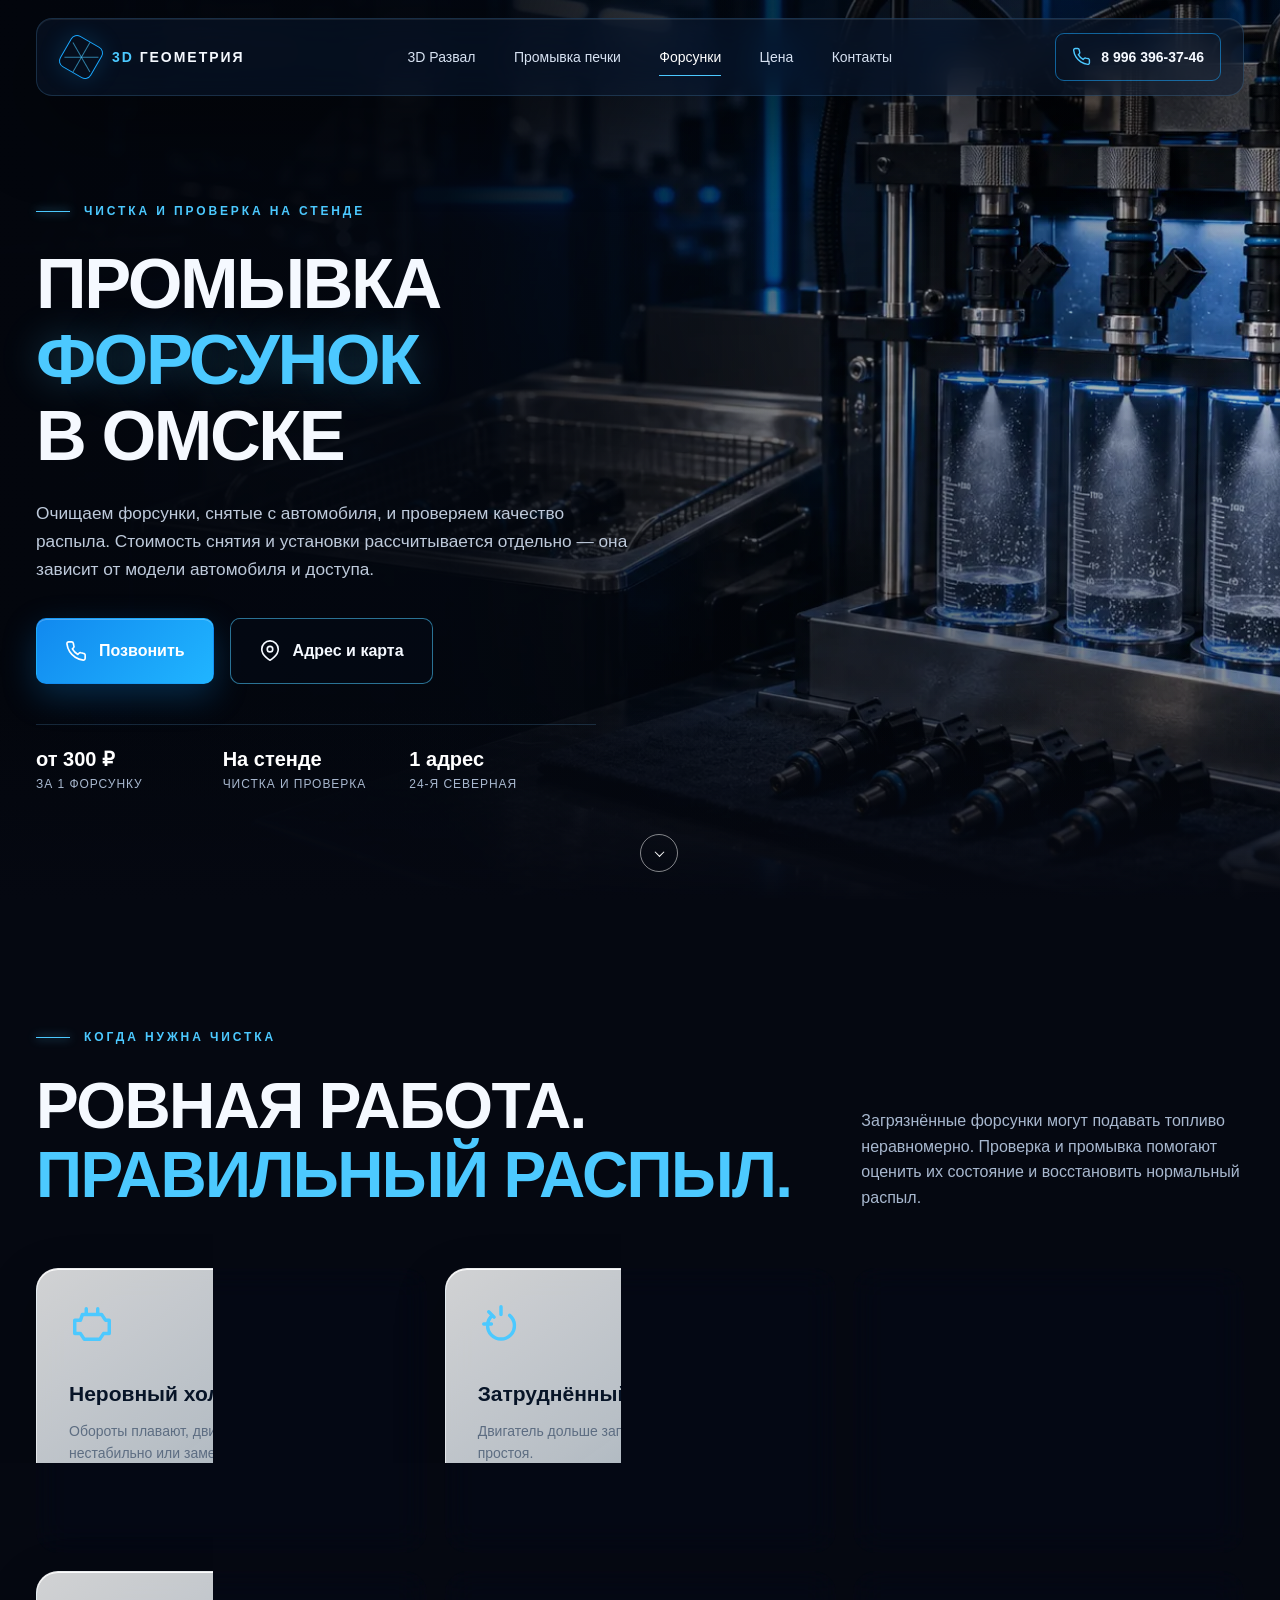
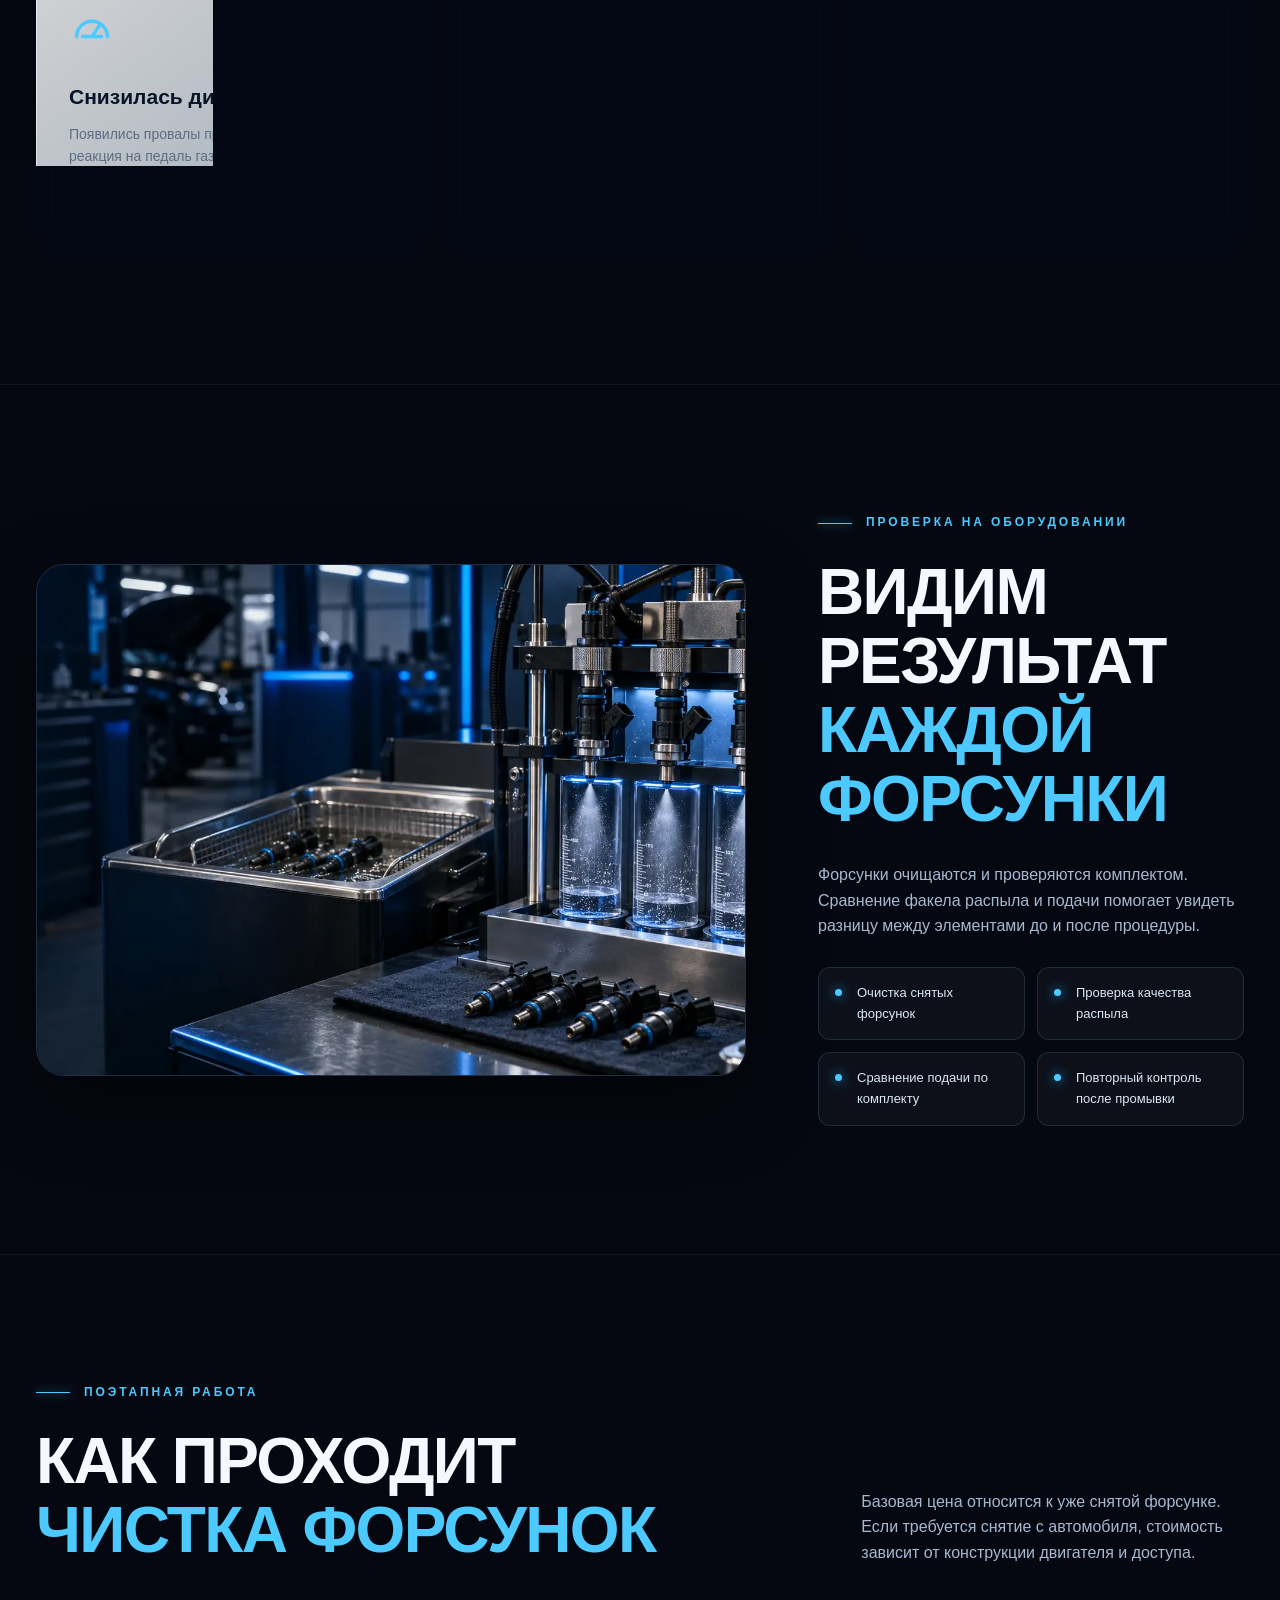
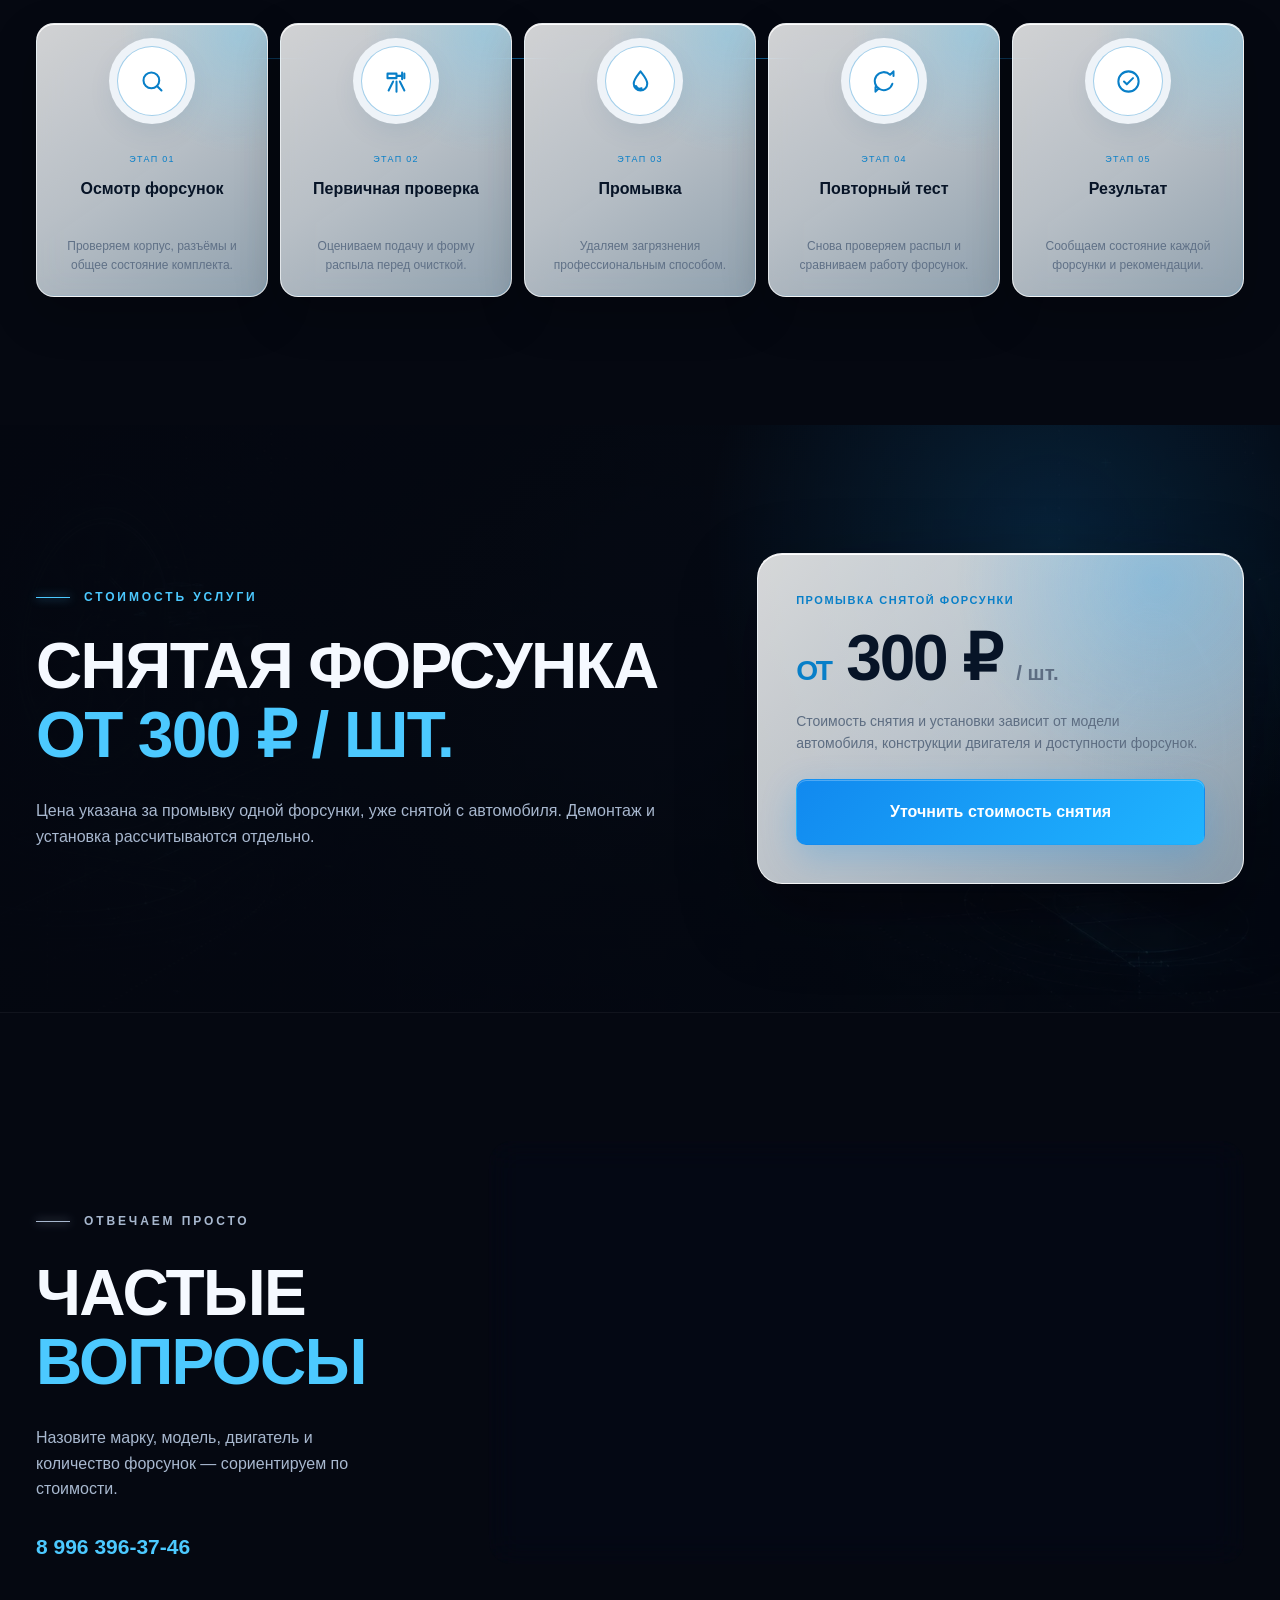
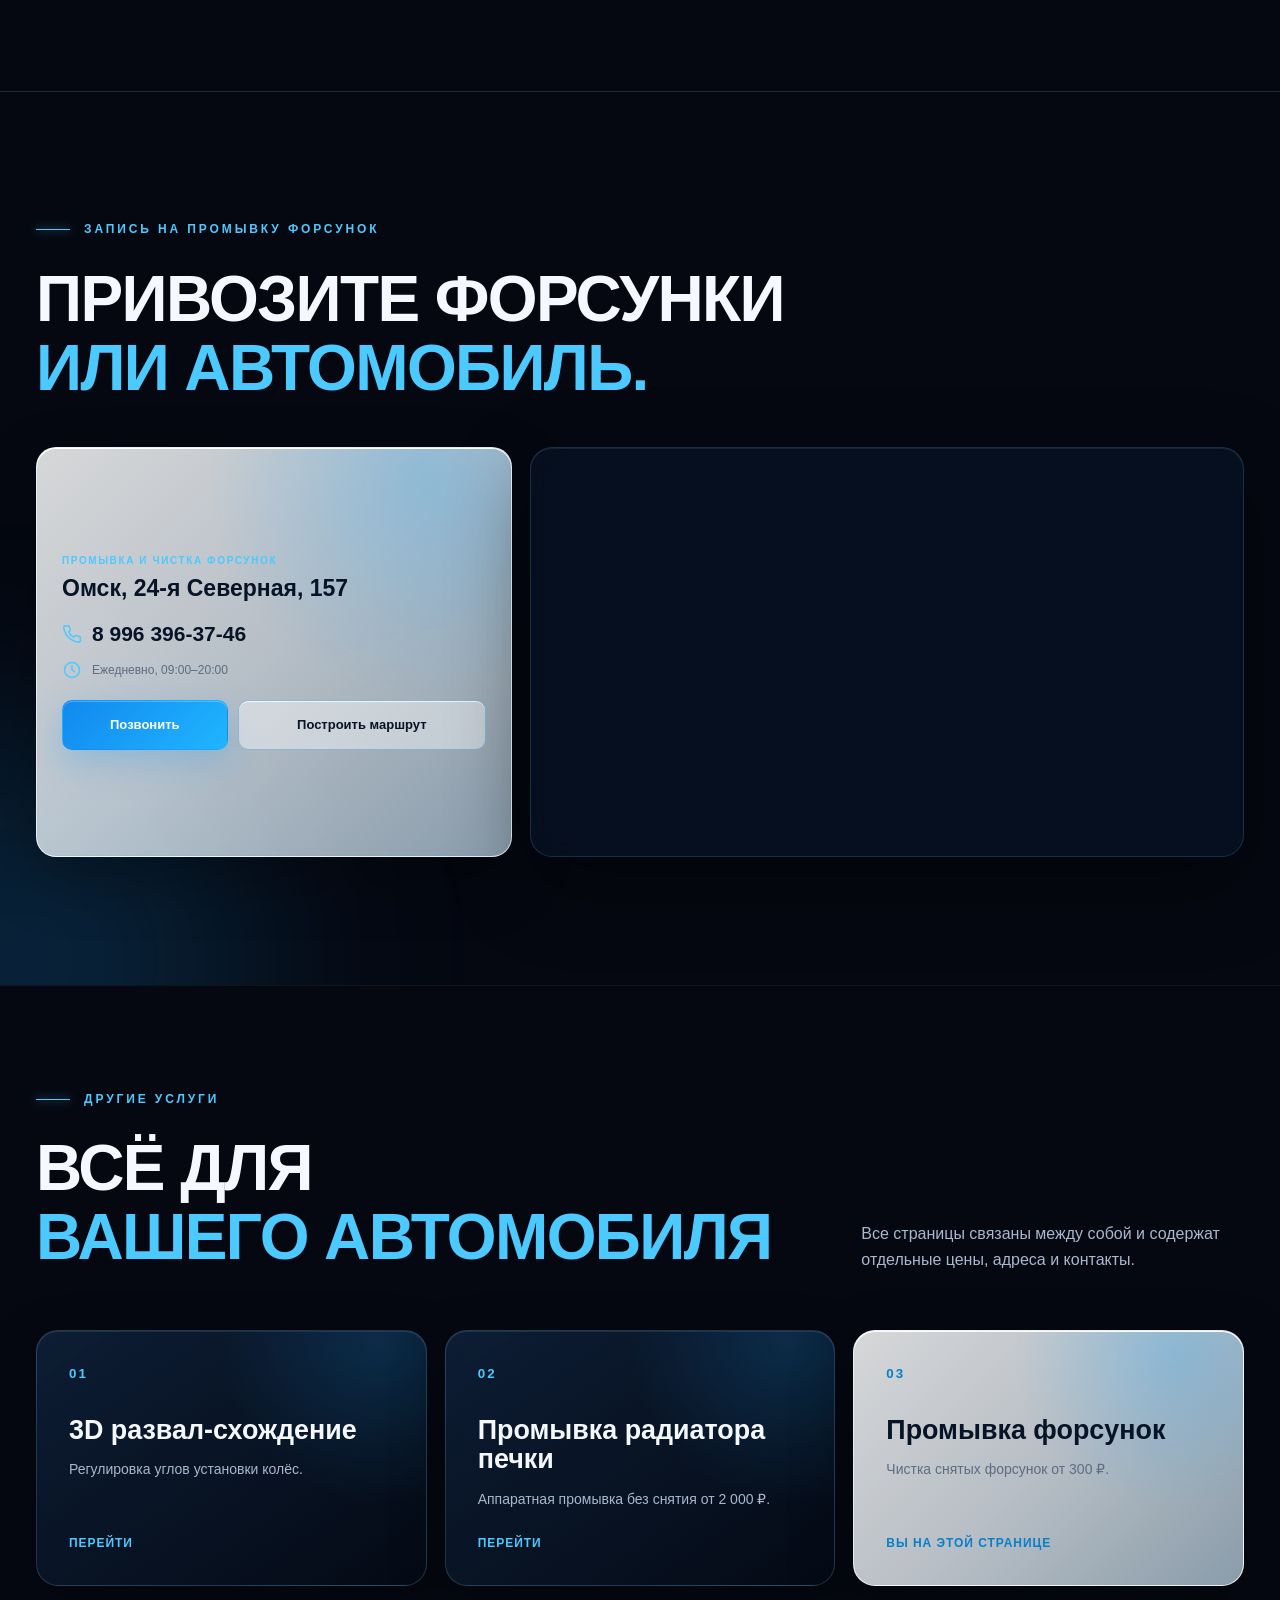
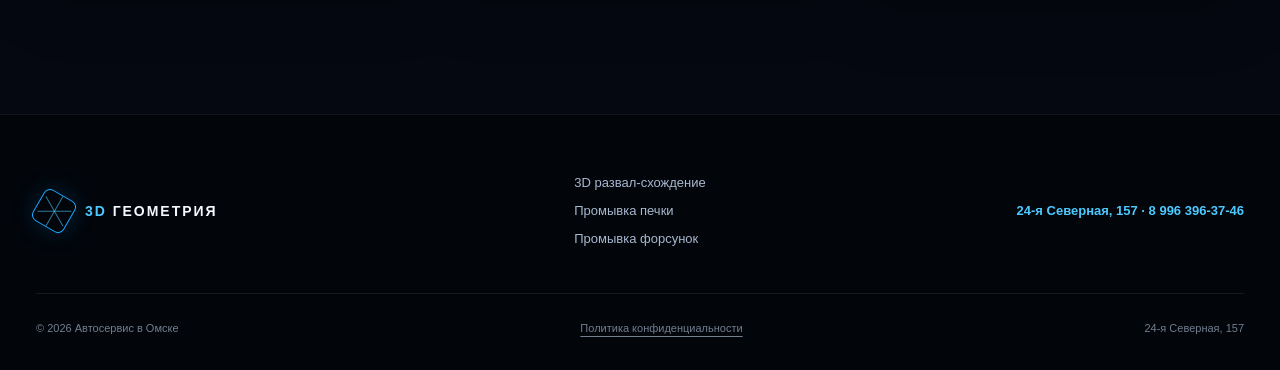
==== promyvka-forsunok.html @ 66ef52d3 "Добавлены страницы промывки печки и форсунок Добавлена навигация между услугами, SEO-метаданные и si" ====
<!doctype html>
<html lang="ru">
<head>
  <meta charset="UTF-8">
  <meta name="viewport" content="width=device-width, initial-scale=1.0">
  <title>Промывка и чистка форсунок в Омске — от 300 ₽ за штуку</title>
  <meta name="description" content="Промывка и чистка снятых форсунок в Омске от 300 ₽ за штуку. Стоимость снятия и установки зависит от модели автомобиля. 24-я Северная, 157.">
  <meta name="theme-color" content="#050811">
  <meta name="robots" content="index, follow">
  <link rel="canonical" href="https://razvalomsk.com/promyvka-forsunok.html">
  <meta property="og:type" content="website">
  <meta property="og:locale" content="ru_RU">
  <meta property="og:title" content="Промывка форсунок в Омске — от 300 ₽ за штуку">
  <meta property="og:description" content="Чистка и проверка снятых форсунок. 24-я Северная, 157.">
  <meta property="og:url" content="https://razvalomsk.com/promyvka-forsunok.html">
  <link rel="icon" type="image/png" href="favicon.png">
  <link rel="preload" href="assets/injector-cleaning.webp" as="image" type="image/webp" fetchpriority="high">
  <link rel="stylesheet" href="style.css">

  <script>
    window.YM_COUNTER_ID = 111038014;
    (function () {
      var counterId = Number(window.YM_COUNTER_ID);
      if (!Number.isInteger(counterId) || counterId <= 0) return;
      (function (m, e, t, r, i, k, a) {
        m[i] = m[i] || function () { (m[i].a = m[i].a || []).push(arguments); };
        m[i].l = 1 * new Date();
        for (var j = 0; j < document.scripts.length; j++) {
          if (document.scripts[j].src === r) return;
        }
        k = e.createElement(t); a = e.getElementsByTagName(t)[0];
        k.async = 1; k.src = r; a.parentNode.insertBefore(k, a);
      })(window, document, "script", "https://mc.yandex.ru/metrika/tag.js", "ym");
      ym(counterId, "init", {clickmap: true, trackLinks: true, accurateTrackBounce: true, webvisor: true});
    })();
  </script>

  <script type="application/ld+json">
  {
    "@context": "https://schema.org",
    "@graph": [
      {
        "@type": "AutomotiveBusiness",
        "@id": "https://razvalomsk.com/#severnaya",
        "name": "Автосервис — 24-я Северная",
        "telephone": "+7-996-396-37-46",
        "address": {"@type": "PostalAddress", "addressLocality": "Омск", "addressRegion": "Омская область", "addressCountry": "RU", "streetAddress": "24-я Северная улица, 157"},
        "openingHours": "Mo-Su 09:00-20:00",
        "priceRange": "₽₽"
      },
      {
        "@type": "Service",
        "name": "Промывка и чистка форсунок",
        "serviceType": "Промывка снятых топливных форсунок",
        "areaServed": {"@type": "City", "name": "Омск"},
        "provider": {"@id": "https://razvalomsk.com/#severnaya"},
        "offers": {"@type": "Offer", "priceCurrency": "RUB", "price": "300", "description": "Чистка снятой форсунки от 300 рублей за штуку; снятие и установка рассчитываются отдельно"}
      }
    ]
  }
  </script>
</head>
<body class="service-page injector-page">
  <a class="skip-link" href="#main">Перейти к содержанию</a>

  <header class="site-header" id="header">
    <div class="container header-inner glass">
      <a class="brand" href="index.html" aria-label="На главную">
        <span class="brand-mark" aria-hidden="true"><i></i><i></i><i></i></span>
        <span><b>3D</b> ГЕОМЕТРИЯ</span>
      </a>
      <nav class="nav" id="nav" aria-label="Основная навигация">
        <a href="index.html">3D Развал</a>
        <a href="promyvka-radiatora-pechki.html">Промывка печки</a>
        <a href="promyvka-forsunok.html" aria-current="page">Форсунки</a>
        <a href="#price">Цена</a>
        <a href="#contacts">Контакты</a>
      </nav>
      <a class="header-phone" href="tel:+79963963746" aria-label="Позвонить">
        <svg aria-hidden="true"><use href="#i-phone"></use></svg><span>8 996 396-37-46</span>
      </a>
      <button class="menu-btn" type="button" aria-label="Открыть меню" aria-expanded="false" aria-controls="nav"><span></span><span></span></button>
    </div>
  </header>

  <main id="main">
    <section class="hero service-hero injector-hero" id="top" aria-labelledby="hero-title">
      <div class="hero-bg" role="img" aria-label="Профессиональная промывка и проверка топливных форсунок на стенде"></div>
      <div class="container hero-inner">
        <div class="hero-copy">
          <p class="eyebrow"><span></span> Чистка и проверка на стенде</p>
          <h1 id="hero-title">Промывка<br><em>форсунок</em><br>в Омске</h1>
          <p class="hero-lead">Очищаем форсунки, снятые с автомобиля, и проверяем качество распыла. Стоимость снятия и установки рассчитывается отдельно — она зависит от модели автомобиля и доступа.</p>
          <div class="hero-actions">
            <a class="btn btn-primary" href="tel:+79963963746"><svg aria-hidden="true"><use href="#i-phone"></use></svg>Позвонить</a>
            <a class="btn btn-secondary" href="#contacts"><svg aria-hidden="true"><use href="#i-pin"></use></svg>Адрес и карта</a>
          </div>
          <ul class="hero-trust" aria-label="Ключевая информация">
            <li><strong>от 300 ₽</strong><span>за 1 форсунку</span></li>
            <li><strong>На стенде</strong><span>чистка и проверка</span></li>
            <li><strong>1 адрес</strong><span>24-я Северная</span></li>
          </ul>
        </div>
      </div>
      <a class="scroll-cue" href="#benefits" aria-label="Прокрутить к преимуществам"><span></span></a>
    </section>

    <section class="section cards-light" id="benefits">
      <div class="container">
        <div class="section-head reveal">
          <div><p class="eyebrow"><span></span> Когда нужна чистка</p><h2>Ровная работа.<br><mark>Правильный распыл.</mark></h2></div>
          <p>Загрязнённые форсунки могут подавать топливо неравномерно. Проверка и промывка помогают оценить их состояние и восстановить нормальный распыл.</p>
        </div>
        <div class="cards benefits-grid">
          <article class="card reveal"><svg><use href="#i-engine"></use></svg><span>01</span><h3>Неровный холостой ход</h3><p>Обороты плавают, двигатель работает нестабильно или заметно вибрирует.</p></article>
          <article class="card reveal"><svg><use href="#i-start"></use></svg><span>02</span><h3>Затруднённый запуск</h3><p>Двигатель дольше запускается, особенно после простоя.</p></article>
          <article class="card reveal"><svg><use href="#i-fuel"></use></svg><span>03</span><h3>Повысился расход топлива</h3><p>Автомобиль начинает потреблять больше топлива при прежнем режиме езды.</p></article>
          <article class="card reveal"><svg><use href="#i-speed"></use></svg><span>04</span><h3>Снизилась динамика</h3><p>Появились провалы при разгоне или слабая реакция на педаль газа.</p></article>
          <article class="card reveal"><svg><use href="#i-spray"></use></svg><span>05</span><h3>Проверка распыла</h3><p>На стенде видно, насколько равномерно каждая форсунка подаёт топливо.</p></article>
          <article class="card reveal"><svg><use href="#i-check"></use></svg><span>06</span><h3>Контроль после чистки</h3><p>После промывки повторно проверяем работу комплекта форсунок.</p></article>
        </div>
      </div>
    </section>

    <section class="section section-dark injector-showcase" aria-labelledby="stand-title">
      <div class="container injector-showcase-grid">
        <div class="injector-image-card reveal"><img src="assets/injector-cleaning.webp" alt="Стенд для промывки и проверки топливных форсунок" width="1828" height="860" loading="lazy"></div>
        <div class="service-showcase-copy reveal">
          <p class="eyebrow"><span></span> Проверка на оборудовании</p>
          <h2 id="stand-title">Видим результат<br><mark>каждой форсунки</mark></h2>
          <p>Форсунки очищаются и проверяются комплектом. Сравнение факела распыла и подачи помогает увидеть разницу между элементами до и после процедуры.</p>
          <ul class="service-checks"><li>Очистка снятых форсунок</li><li>Проверка качества распыла</li><li>Сравнение подачи по комплекту</li><li>Повторный контроль после промывки</li></ul>
        </div>
      </div>
    </section>

    <section class="section cards-light" id="process">
      <div class="container">
        <div class="section-head reveal"><div><p class="eyebrow"><span></span> Поэтапная работа</p><h2>Как проходит<br><mark>чистка форсунок</mark></h2></div><p>Базовая цена относится к уже снятой форсунке. Если требуется снятие с автомобиля, стоимость зависит от конструкции двигателя и доступа.</p></div>
        <ol class="timeline service-timeline">
          <li class="reveal"><span><svg><use href="#i-search"></use></svg></span><div><small>Этап 01</small><h3>Осмотр форсунок</h3><p>Проверяем корпус, разъёмы и общее состояние комплекта.</p></div></li>
          <li class="reveal"><span><svg><use href="#i-spray"></use></svg></span><div><small>Этап 02</small><h3>Первичная проверка</h3><p>Оцениваем подачу и форму распыла перед очисткой.</p></div></li>
          <li class="reveal"><span><svg><use href="#i-clean"></use></svg></span><div><small>Этап 03</small><h3>Промывка</h3><p>Удаляем загрязнения профессиональным способом.</p></div></li>
          <li class="reveal"><span><svg><use href="#i-refresh"></use></svg></span><div><small>Этап 04</small><h3>Повторный тест</h3><p>Снова проверяем распыл и сравниваем работу форсунок.</p></div></li>
          <li class="reveal"><span><svg><use href="#i-check"></use></svg></span><div><small>Этап 05</small><h3>Результат</h3><p>Сообщаем состояние каждой форсунки и рекомендации.</p></div></li>
        </ol>
      </div>
    </section>

    <section class="section prices service-price" id="price" aria-labelledby="price-title">
      <div class="container service-price-grid">
        <div class="reveal"><p class="eyebrow"><span></span> Стоимость услуги</p><h2 id="price-title">Снятая форсунка<br><mark>от 300 ₽ / шт.</mark></h2><p>Цена указана за промывку одной форсунки, уже снятой с автомобиля. Демонтаж и установка рассчитываются отдельно.</p></div>
        <article class="service-price-card reveal"><small>Промывка снятой форсунки</small><strong><span>от</span> 300 ₽ <em>/ шт.</em></strong><p>Стоимость снятия и установки зависит от модели автомобиля, конструкции двигателя и доступности форсунок.</p><a class="btn btn-primary" href="tel:+79963963746">Уточнить стоимость снятия</a></article>
      </div>
    </section>

    <section class="section cards-light" id="faq">
      <div class="container faq-grid">
        <div class="faq-intro reveal"><p class="eyebrow"><span></span> Отвечаем просто</p><h2>Частые<br><mark>вопросы</mark></h2><p>Назовите марку, модель, двигатель и количество форсунок — сориентируем по стоимости.</p><div class="faq-phones"><a href="tel:+79963963746">8 996 396-37-46</a></div></div>
        <div class="accordion reveal">
          <article class="faq-item open"><button type="button" aria-expanded="true"><span>Что входит в цену от 300 ₽?</span><i></i></button><div class="faq-answer"><p>Это стоимость промывки одной форсунки, уже снятой с автомобиля. Снятие и установка в эту цену не входят.</p></div></article>
          <article class="faq-item"><button type="button" aria-expanded="false"><span>Сколько стоит снять форсунки?</span><i></i></button><div class="faq-answer"><p>Цена зависит от модели автомобиля, типа двигателя и доступа к топливной рампе. Точную стоимость назовём после уточнения автомобиля или осмотра.</p></div></article>
          <article class="faq-item"><button type="button" aria-expanded="false"><span>Можно привезти уже снятые форсунки?</span><i></i></button><div class="faq-answer"><p>Да. Базовая цена как раз рассчитана для форсунок, которые уже сняты с автомобиля.</p></div></article>
          <article class="faq-item"><button type="button" aria-expanded="false"><span>Где выполняется услуга?</span><i></i></button><div class="faq-answer"><p>Промывку форсунок выполняем по адресу: Омск, 24-я Северная, 157.</p></div></article>
        </div>
      </div>
    </section>

    <section class="contacts service-contacts" id="contacts">
      <div class="container">
        <div class="contact-copy reveal"><p class="eyebrow"><span></span> Запись на промывку форсунок</p><h2>Привозите форсунки<br><mark>или автомобиль.</mark></h2></div>
        <div class="service-contact-layout">
          <article class="branch-card glass reveal">
            <p>Промывка и чистка форсунок</p><h3>Омск, 24-я Северная, 157</h3>
            <a class="branch-phone" href="tel:+79963963746"><svg><use href="#i-phone"></use></svg>8 996 396-37-46</a>
            <span><svg><use href="#i-clock"></use></svg>Ежедневно, 09:00–20:00</span>
            <div><a class="btn btn-primary" href="tel:+79963963746">Позвонить</a><a class="btn btn-secondary" href="https://yandex.ru/maps/?rtext=~Омск%2C%2024-я%20Северная%20улица%2C%20157&rtt=auto" target="_blank" rel="noopener" onclick="ym(111038014, 'reachGoal', 'routeNorth24')">Построить маршрут</a></div>
          </article>
          <div class="map-card glass reveal"><iframe src="https://yandex.ru/map-widget/v1/?mode=search&text=Омск%2C%2024-я%20Северная%20улица%2C%20157&z=16" title="Карта проезда: Омск, 24-я Северная, 157" loading="lazy" allowfullscreen></iframe></div>
        </div>
      </div>
    </section>

    <section class="section service-directory compact" aria-labelledby="other-services-title">
      <div class="container">
        <div class="section-head reveal"><div><p class="eyebrow"><span></span> Другие услуги</p><h2 id="other-services-title">Всё для<br><mark>вашего автомобиля</mark></h2></div><p>Все страницы связаны между собой и содержат отдельные цены, адреса и контакты.</p></div>
        <div class="service-link-grid">
          <a class="service-link-card reveal" href="index.html"><small>01</small><h3>3D развал-схождение</h3><p>Регулировка углов установки колёс.</p><span>Перейти</span></a>
          <a class="service-link-card reveal" href="promyvka-radiatora-pechki.html"><small>02</small><h3>Промывка радиатора печки</h3><p>Аппаратная промывка без снятия от 2 000 ₽.</p><span>Перейти</span></a>
          <a class="service-link-card current reveal" href="promyvka-forsunok.html"><small>03</small><h3>Промывка форсунок</h3><p>Чистка снятых форсунок от 300 ₽.</p><span>Вы на этой странице</span></a>
        </div>
      </div>
    </section>
  </main>

  <footer class="footer">
    <div class="container footer-top"><a class="brand" href="index.html"><span class="brand-mark"><i></i><i></i><i></i></span><span><b>3D</b> ГЕОМЕТРИЯ</span></a><nav class="footer-services" aria-label="Услуги"><a href="index.html">3D развал-схождение</a><a href="promyvka-radiatora-pechki.html">Промывка печки</a><a href="promyvka-forsunok.html">Промывка форсунок</a></nav><div class="footer-branches"><a href="tel:+79963963746">24-я Северная, 157 · 8 996 396-37-46</a></div></div>
    <div class="container footer-bottom"><span>© <span id="year">2026</span> Автосервис в Омске</span><button type="button" data-modal-open>Политика конфиденциальности</button><span>24-я Северная, 157</span></div>
  </footer>

  <div class="mobile-bar single-action"><a href="tel:+79963963746"><svg><use href="#i-phone"></use></svg>Позвонить · 8 996 396-37-46</a></div>
  <dialog class="privacy-modal" id="privacy-modal"><div><button class="modal-close" type="button" aria-label="Закрыть">×</button><p class="eyebrow"><span></span> Документ</p><h2>Политика конфиденциальности</h2><p>Сайт не собирает и не хранит персональные данные через формы. При нажатии на номер телефона или кнопку маршрута пользователь самостоятельно переходит в приложение телефона или карт.</p><p>Технические данные могут обрабатываться хостингом, Яндекс.Метрикой или картографическим сервисом в соответствии с их политиками.</p><p>Связаться с нами: <a href="tel:+79963963746">8 996 396-37-46</a>.</p></div></dialog>

  <svg class="svg-sprite" aria-hidden="true"><defs>
    <symbol id="i-phone" viewBox="0 0 24 24"><path d="M22 16.92v3a2 2 0 0 1-2.18 2 19.8 19.8 0 0 1-8.63-3.07 19.5 19.5 0 0 1-6-6A19.8 19.8 0 0 1 2.12 4.18 2 2 0 0 1 4.11 2h3a2 2 0 0 1 2 1.72c.12.9.33 1.78.62 2.63a2 2 0 0 1-.45 2.11L8 9.73a16 16 0 0 0 6 6l1.27-1.27a2 2 0 0 1 2.11-.45c.85.29 1.73.5 2.63.62A2 2 0 0 1 22 16.92z"/></symbol>
    <symbol id="i-pin" viewBox="0 0 24 24"><path d="M21 10c0 7-9 12-9 12S3 17 3 10a9 9 0 1 1 18 0z"/><circle cx="12" cy="10" r="3"/></symbol>
    <symbol id="i-clock" viewBox="0 0 24 24"><circle cx="12" cy="12" r="9"/><path d="M12 7v5l3 2"/></symbol>
    <symbol id="i-check" viewBox="0 0 24 24"><circle cx="12" cy="12" r="9"/><path d="m8 12 2.5 2.5L16 9"/></symbol>
    <symbol id="i-search" viewBox="0 0 24 24"><circle cx="11" cy="11" r="7"/><path d="m20 20-4-4"/></symbol>
    <symbol id="i-refresh" viewBox="0 0 24 24"><path d="M20 7V3l-3 3a8 8 0 1 0 2 8M4 17v4l3-3"/></symbol>
    <symbol id="i-engine" viewBox="0 0 24 24"><path d="M7 7h10l2 3h2v7h-3l-2 3H8l-2-3H3v-7h3zM9 4v3M15 4v3"/></symbol>
    <symbol id="i-start" viewBox="0 0 24 24"><path d="M12 3v4M5.6 5.6l2.8 2.8M3 12h4M16.5 7.5a7 7 0 1 1-9 0"/></symbol>
    <symbol id="i-fuel" viewBox="0 0 24 24"><path d="M5 3h9v18H5zM7 6h5v4H7zM14 7h3l2 3v8a2 2 0 0 0 2 2V9l-3-3"/></symbol>
    <symbol id="i-speed" viewBox="0 0 24 24"><path d="M4 17a8 8 0 1 1 16 0M12 17l4-6M7 17h10"/></symbol>
    <symbol id="i-spray" viewBox="0 0 24 24"><path d="M4 5h8v4H4zM12 7h4M17 4v6M19 5v4M9 12l-4 8M12 12v9M15 12l4 8"/></symbol>
    <symbol id="i-clean" viewBox="0 0 24 24"><path d="M12 3c3 4 6 7 6 11a6 6 0 0 1-12 0c0-4 3-7 6-11zM8 16c1 2 3 3 5 2"/></symbol>
  </defs></svg>
  <script src="script.js" defer></script>
</body>
</html>
---- style.css ----
/* =========================================================
   3D Развал-Схождение — премиальный адаптивный интерфейс
   Контакты и цвета вынесены в верхнюю часть для быстрой правки.
   ========================================================= */
:root {
  --bg: #050811;
  --bg-2: #071427;
  --surface: #0a1526;
  --surface-2: #0d1b30;
  --blue: #19a7ff;
  --blue-2: #4cc9ff;
  --text: #f5f9ff;
  --muted: #a8b8cf;
  --line: rgba(112, 194, 255, .18);
  --glass: rgba(9, 22, 42, .56);
  --shadow: 0 28px 80px rgba(0, 0, 0, .42);
  --radius: 22px;
  --container: 1320px;
  --light-card: radial-gradient(circle at 88% 4%, rgba(76,201,255,.28), transparent 36%), linear-gradient(145deg, rgba(255,255,255,.82) 0%, rgba(242,250,255,.76) 48%, rgba(210,233,248,.68) 100%);
  --light-card-large: radial-gradient(circle at 82% 8%, rgba(25,167,255,.26), transparent 40%), linear-gradient(135deg, rgba(255,255,255,.84) 0%, rgba(239,248,254,.76) 50%, rgba(204,229,246,.67) 100%);
  --dark-card: radial-gradient(circle at 88% 5%, rgba(25,167,255,.16), transparent 38%), linear-gradient(145deg, rgba(19,43,74,.62), rgba(4,11,23,.72));
}

* { box-sizing: border-box; }
html { scroll-behavior: smooth; scroll-padding-top: 110px; }
body { margin: 0; min-width: 320px; overflow-x: hidden; color: var(--text); background: var(--bg); font-family: Inter, Manrope, -apple-system, BlinkMacSystemFont, "Segoe UI", sans-serif; line-height: 1.6; -webkit-font-smoothing: antialiased; }
body::before { content: ""; position: fixed; inset: 0; z-index: -2; pointer-events: none; background: radial-gradient(circle at 80% 10%, rgba(25,167,255,.08), transparent 28%), linear-gradient(180deg, var(--bg), #06101e 55%, var(--bg)); }
button, a { font: inherit; }
a { color: inherit; text-decoration: none; }
button { color: inherit; }
img, svg { display: block; }
svg { fill: none; stroke: currentColor; stroke-width: 1.8; stroke-linecap: round; stroke-linejoin: round; }
h1, h2, h3, p { margin-top: 0; }
h1, h2, h3 { line-height: 1.08; }
mark { color: var(--blue-2); background: none; }
.container { width: min(calc(100% - 72px), var(--container)); margin-inline: auto; }
.section { position: relative; padding: 128px 0; overflow: hidden; }
.section-dark { background: transparent; border-block: 1px solid rgba(255,255,255,.05); }
.glass { background: var(--glass); border: 1px solid var(--line); box-shadow: var(--shadow), inset 0 1px rgba(255,255,255,.08); backdrop-filter: blur(18px) saturate(135%); -webkit-backdrop-filter: blur(18px) saturate(135%); }

/* Общая стеклянная поверхность карточек */
.card,
.reason,
.geometry-wrap,
.stand-animation,
.timeline li,
.stat,
.accordion,
.price-card {
  backdrop-filter: blur(16px) saturate(135%);
  -webkit-backdrop-filter: blur(16px) saturate(135%);
}
.svg-sprite { position: absolute; width: 0; height: 0; overflow: hidden; }
.skip-link { position: fixed; top: -80px; left: 20px; z-index: 200; padding: 12px 18px; color: #00111f; background: var(--blue-2); border-radius: 8px; transition: top .2s; }
.skip-link:focus { top: 20px; }

/* Header */
.site-header { position: fixed; top: 0; left: 0; right: 0; z-index: 100; padding: 18px 0; transition: padding .3s ease, background .3s ease; }
.site-header.scrolled { padding: 10px 0; }
.header-inner { height: 78px; display: flex; align-items: center; justify-content: space-between; padding: 0 22px 0 26px; border-radius: 16px; }
.brand { display: inline-flex; align-items: center; gap: 13px; font-size: 14px; font-weight: 700; letter-spacing: .14em; white-space: nowrap; }
.brand b { color: var(--blue-2); }
.brand-mark { position: relative; width: 36px; height: 36px; display: grid; place-items: center; transform: rotate(30deg); border: 1px solid var(--blue); border-radius: 7px; box-shadow: 0 0 24px rgba(25,167,255,.2); }
.brand-mark i { position: absolute; width: 1px; height: 100%; background: rgba(76,201,255,.6); }
.brand-mark i:nth-child(2) { transform: rotate(60deg); }
.brand-mark i:nth-child(3) { transform: rotate(-60deg); }
.nav { display: flex; align-items: center; gap: clamp(22px, 3vw, 48px); }
.nav a { position: relative; color: #d7e2f2; font-size: 14px; }
.nav a::after { content: ""; position: absolute; left: 0; right: 100%; bottom: -8px; height: 1px; background: var(--blue-2); transition: right .25s ease; }
.nav a:hover::after, .nav a:focus-visible::after { right: 0; }
.nav a[aria-current="page"] { color: #fff; }
.nav a[aria-current="page"]::after { right: 0; }
.header-phone { display: inline-flex; align-items: center; gap: 10px; padding: 12px 16px; border: 1px solid rgba(25,167,255,.55); border-radius: 9px; font-size: 14px; font-weight: 650; transition: box-shadow .25s, background .25s; }
.header-phone svg { width: 19px; height: 19px; color: var(--blue-2); }
.header-phone:hover { background: rgba(25,167,255,.1); box-shadow: 0 0 28px rgba(25,167,255,.18); }
.menu-btn { display: none; border: 0; background: none; padding: 10px; }
.menu-btn span { display: block; width: 26px; height: 1px; margin: 6px 0; background: #fff; transition: transform .25s; }

/* Hero */
.hero { position: relative; min-height: 900px; height: 100svh; max-height: 1000px; overflow: hidden; display: grid; align-items: center; isolation: isolate; background: var(--bg); }
.hero-bg { position: absolute; inset: 0; z-index: -3; background: url("assets/hero.webp") center/cover no-repeat; animation: heroZoom 1.4s cubic-bezier(.2,.8,.2,1) both; }
.hero::before { content: ""; position: absolute; inset: 0; z-index: -2; background: linear-gradient(90deg, rgba(3,6,13,.98) 0%, rgba(3,7,15,.91) 30%, rgba(3,7,15,.35) 55%, rgba(3,7,15,.08) 100%), linear-gradient(180deg, rgba(2,5,11,.44), transparent 32%, rgba(2,5,11,.45)); }
.hero::after { content: ""; position: absolute; inset: auto 0 0; height: 22%; z-index: -1; background: linear-gradient(transparent, var(--bg)); }
.hero-inner { padding-top: 96px; }
.hero-copy { width: 54%; max-width: 720px; position: relative; z-index: 3; animation: heroUp .85s .15s both; }
.eyebrow { margin-bottom: 25px; display: flex; align-items: center; gap: 14px; color: var(--blue-2); font-size: 12px; font-weight: 700; letter-spacing: .24em; text-transform: uppercase; }
.eyebrow > span { width: 34px; height: 1px; background: currentColor; box-shadow: 0 0 10px currentColor; }
h1 { margin-bottom: 26px; font-family: "Arial Narrow", Impact, sans-serif; font-size: clamp(66px, 6.1vw, 94px); font-weight: 800; letter-spacing: -.035em; text-transform: uppercase; }
h1 em { color: var(--blue-2); font-style: normal; text-shadow: 0 0 38px rgba(76,201,255,.28); }
.hero-lead { max-width: 600px; margin-bottom: 34px; color: #becadb; font-size: clamp(17px, 1.35vw, 20px); line-height: 1.62; }
.hero-actions, .contact-actions { display: flex; flex-wrap: wrap; gap: 16px; }
.btn { min-height: 66px; padding: 0 28px; display: inline-flex; justify-content: center; align-items: center; gap: 12px; border: 1px solid transparent; border-radius: 10px; font-weight: 700; transition: transform .25s ease, box-shadow .25s ease, border-color .25s, background .25s; }
.btn svg { width: 22px; height: 22px; }
.btn:hover { transform: translateY(-3px); }
.btn-primary { color: #fff; background: linear-gradient(135deg, #1189ef, #20b5ff); box-shadow: 0 12px 34px rgba(15,148,244,.26), inset 0 1px rgba(255,255,255,.26); }
.btn-primary:hover { box-shadow: 0 18px 45px rgba(15,148,244,.38), 0 0 25px rgba(25,167,255,.18); }
.btn-secondary { background: rgba(4,11,22,.62); border-color: rgba(76,201,255,.55); }
.btn-secondary:hover { background: rgba(25,167,255,.1); border-color: var(--blue-2); box-shadow: 0 0 28px rgba(25,167,255,.12); }
.hero-trust { max-width: 560px; display: grid; grid-template-columns: repeat(3, 1fr); margin: 40px 0 0; padding: 0; list-style: none; border-top: 1px solid var(--line); }
.hero-trust li { padding: 18px 20px 0 0; display: flex; flex-direction: column; }
.hero-trust strong { color: #fff; font-size: 20px; }
.hero-trust span { color: var(--muted); font-size: 12px; text-transform: uppercase; letter-spacing: .08em; }
.scan-lines span { position: absolute; z-index: 1; height: 1px; width: 30vw; transform-origin: left; background: linear-gradient(90deg, transparent, var(--blue), transparent); opacity: .35; filter: drop-shadow(0 0 5px var(--blue)); animation: scanPulse 3s infinite; }
.scan-lines span:nth-child(1) { top: 38%; left: 45%; transform: rotate(21deg); }
.scan-lines span:nth-child(2) { top: 65%; left: 61%; transform: rotate(-18deg); animation-delay: 1s; }
.scan-lines span:nth-child(3) { top: 26%; right: -6%; transform: rotate(157deg); animation-delay: 2s; }
.scroll-cue { position: absolute; z-index: 3; bottom: 28px; left: 50%; width: 38px; height: 38px; display: grid; place-items: center; border: 1px solid rgba(255,255,255,.5); border-radius: 50%; }
.scroll-cue span { width: 7px; height: 7px; border-right: 1px solid #fff; border-bottom: 1px solid #fff; transform: rotate(45deg) translate(-1px,-1px); animation: scrollCue 1.5s infinite; }

/* Shared section headings */
.section-head { margin-bottom: 58px; display: grid; grid-template-columns: 1.6fr .8fr; gap: 60px; align-items: end; }
.section-head h2, .split-heading h2, .stand-copy h2, .faq-intro h2, .contact-copy h2 { margin: 0; font-family: "Arial Narrow", Impact, sans-serif; font-size: clamp(46px, 5vw, 72px); letter-spacing: -.025em; text-transform: uppercase; }
.section-head > p, .stand-copy > p, .faq-intro > p { max-width: 470px; margin: 0; color: var(--muted); }
.cards { display: grid; }
.benefits-grid { grid-template-columns: repeat(3, 1fr); gap: 18px; }
.card { position: relative; min-height: 285px; padding: 32px; overflow: hidden; background: var(--dark-card); border: 1px solid rgba(142,211,255,.2); border-radius: var(--radius); box-shadow: inset 0 1px rgba(255,255,255,.1), inset 0 -1px rgba(25,167,255,.05), 0 18px 52px rgba(0,0,0,.25); transition: transform .35s, border-color .35s, box-shadow .35s; }
.cards-light .card { background: var(--light-card); border-color: rgba(255,255,255,.72); box-shadow: inset 0 1px rgba(255,255,255,.95), inset -1px -1px rgba(25,167,255,.1), 0 18px 52px rgba(0,0,0,.24); }
.cards-light .card:hover { border-color: rgba(255,255,255,.95); box-shadow: inset 0 1px rgba(255,255,255,1), inset -1px -1px rgba(25,167,255,.14), 0 27px 68px rgba(0,0,0,.32), 0 0 35px rgba(25,167,255,.15); }
.cards-light .card > span { color: rgba(7,20,39,.28); }
.cards-light .card h3 { color: #071427; }
.cards-light .card p { color: #5d6d82; }
.card::after { content: ""; position: absolute; right: -70px; bottom: -90px; width: 160px; height: 160px; border-radius: 50%; background: var(--blue); filter: blur(75px); opacity: 0; transition: opacity .35s; }
.card:hover { transform: translateY(-7px); border-color: rgba(76,201,255,.43); box-shadow: 0 25px 60px rgba(0,0,0,.32); }
.card:hover::after { opacity: .2; }
.card > svg { width: 46px; height: 46px; margin-bottom: 36px; color: var(--blue-2); }
.card > span { position: absolute; top: 26px; right: 28px; color: rgba(168,184,207,.3); font-size: 12px; letter-spacing: .15em; }
.card h3 { margin-bottom: 14px; font-size: 21px; }
.card p { margin: 0; color: var(--muted); font-size: 14px; }

/* Reasons */
.split-heading { margin-bottom: 54px; }
.reason-grid { display: grid; grid-template-columns: repeat(4, 1fr); gap: 14px; }
.reason { min-height: 150px; padding: 26px; display: flex; flex-direction: column; justify-content: space-between; background: var(--dark-card); border: 1px solid rgba(142,211,255,.18); border-radius: 16px; box-shadow: inset 0 1px rgba(255,255,255,.08), 0 16px 45px rgba(0,0,0,.2); transition: background .3s, border-color .3s, transform .3s, box-shadow .3s; }
.reason:hover { transform: translateY(-4px); background: radial-gradient(circle at 88% 5%, rgba(25,167,255,.22), transparent 42%), linear-gradient(145deg, rgba(22,51,87,.68), rgba(5,14,28,.76)); border-color: rgba(76,201,255,.46); box-shadow: inset 0 1px rgba(255,255,255,.12), 0 22px 55px rgba(0,0,0,.28); }
.reason span { color: var(--blue-2); font-size: 11px; letter-spacing: .15em; }
.reason h3 { margin: 22px 0 0; font-size: 17px; }
.reason.feature { grid-row: span 2; min-height: 314px; justify-content: flex-end; background: radial-gradient(circle at 78% 16%, rgba(76,201,255,.22), transparent 42%), linear-gradient(160deg, rgba(24,60,100,.62), rgba(5,14,29,.74)); }
.reason.feature span { margin-bottom: auto; }
.reason.feature h3 { font-size: 24px; }
.reason.feature p { margin: 14px 0 0; color: var(--muted); font-size: 14px; }

/* Interactive wheel geometry */
.geometry::before { content: ""; position: absolute; inset: 18% auto auto 65%; width: 520px; height: 520px; background: rgba(25,167,255,.12); border-radius: 50%; filter: blur(140px); }
.geometry-wrap { min-height: 660px; display: grid; grid-template-columns: 1.25fr .75fr; gap: 40px; align-items: center; padding: 48px; background: var(--dark-card); border: 1px solid rgba(142,211,255,.2); border-radius: 30px; box-shadow: var(--shadow), inset 0 1px rgba(255,255,255,.09); }
.cards-light .geometry-wrap { background: var(--light-card-large); border-color: rgba(255,255,255,.76); box-shadow: inset 0 1px rgba(255,255,255,.98), inset -1px -1px rgba(25,167,255,.1), 0 30px 90px rgba(0,0,0,.32); }
.cards-light .geometry-panel { color: #071427; background: linear-gradient(145deg, rgba(255,255,255,.64), rgba(211,234,249,.48)); border-color: rgba(255,255,255,.82); box-shadow: inset 0 1px rgba(255,255,255,.92), 0 20px 50px rgba(8,33,61,.18); }
.cards-light .geometry-panel > p,
.cards-light .parameter p { color: #5d6d82; }
.cards-light .parameter { border-top-color: rgba(7,20,39,.11); }
.cards-light .geometry-panel small { color: rgba(7,20,39,.5); }
.car-diagram { position: relative; width: min(100%, 520px); height: 570px; margin: auto; perspective: 800px; }
.car-body { position: absolute; inset: 18px 110px; border: 2px solid rgba(162,216,255,.46); border-radius: 42% 42% 24% 24% / 18% 18% 16% 16%; background: linear-gradient(90deg, rgba(13,33,59,.6), rgba(25,167,255,.12) 50%, rgba(13,33,59,.6)); box-shadow: inset 0 0 55px rgba(25,167,255,.12), 0 0 38px rgba(25,167,255,.09); }
.hood { position: absolute; inset: 22px 35px auto; height: 128px; border: 1px solid rgba(112,194,255,.22); border-radius: 45% 45% 8px 8px; }
.windshield { position: absolute; inset: 162px 27px auto; height: 100px; border: 1px solid rgba(112,194,255,.32); border-radius: 30px 30px 8px 8px; background: rgba(1,6,13,.68); }
.roof { position: absolute; inset: 268px 36px 126px; border: 1px solid rgba(112,194,255,.25); border-radius: 16px; background: linear-gradient(90deg, rgba(2,8,16,.8), rgba(15,42,72,.6), rgba(2,8,16,.8)); }
.center-line { position: absolute; top: -20px; bottom: -20px; left: 50%; width: 1px; background: repeating-linear-gradient(to bottom, rgba(76,201,255,.3) 0 7px, transparent 7px 15px); }
.wheel { position: absolute; width: 74px; height: 134px; padding: 0; display: grid; place-items: center; cursor: pointer; color: #fff; background: #03070d; border: 1px solid rgba(168,184,207,.35); border-radius: 22px; box-shadow: inset 0 0 0 7px #0a101a; transition: border-color .25s, box-shadow .25s, transform .25s; }
.wheel::before { content: ""; width: 32px; height: 74px; border: 1px dashed rgba(76,201,255,.4); border-radius: 8px; }
.wheel span { position: absolute; inset: 50% auto auto 50%; width: 13px; height: 13px; transform: translate(-50%,-50%); border-radius: 50%; background: var(--blue-2); box-shadow: 0 0 0 8px rgba(25,167,255,.15), 0 0 25px var(--blue); opacity: 0; transition: opacity .2s; }
.wheel b { position: absolute; font-size: 9px; letter-spacing: .1em; }
.wheel:hover, .wheel:focus-visible, .wheel.active { outline: none; border-color: var(--blue-2); box-shadow: inset 0 0 0 7px #0a101a, 0 0 32px rgba(25,167,255,.27); transform: scale(1.04); }
.wheel:hover span, .wheel:focus-visible span, .wheel.active span { opacity: 1; animation: targetPulse 1.5s infinite; }
.wheel-fl { left: 57px; top: 90px; }.wheel-fr { right: 57px; top: 90px; }.wheel-rl { left: 57px; bottom: 70px; }.wheel-rr { right: 57px; bottom: 70px; }
.measure-line { position: absolute; left: 22px; right: 22px; height: 1px; background: linear-gradient(90deg, transparent, var(--blue), transparent); box-shadow: 0 0 8px var(--blue); }
.line-a { top: 157px; }.line-b { bottom: 137px; }
.geometry-panel { padding: 34px; color: var(--text); border-radius: 20px; }
.geometry-panel > p { margin: 0 0 4px; color: var(--muted); font-size: 11px; text-transform: uppercase; letter-spacing: .18em; }
.geometry-panel > h3 { margin: 0 0 26px; font-size: 26px; }
.parameter { border-top: 1px solid rgba(255,255,255,.08); }
.parameter button { width: 100%; padding: 20px 0; display: flex; justify-content: space-between; cursor: pointer; background: none; border: 0; text-align: left; }
.parameter button span { font-weight: 700; }
.parameter button b { color: var(--blue-2); font-size: 18px; }
.parameter p { max-height: 0; margin: 0; overflow: hidden; color: var(--muted); font-size: 13px; opacity: 0; transition: max-height .35s, opacity .35s, margin .35s; }
.parameter.active p { max-height: 120px; margin: -7px 0 20px; opacity: 1; }
.geometry-panel small { display: block; margin-top: 20px; color: rgba(168,184,207,.56); font-size: 10px; }

/* Animated stand */
.stand-section { background: transparent; }
.stand-grid { display: grid; grid-template-columns: .8fr 1.2fr; gap: 80px; align-items: center; }
.stand-copy > p { margin: 30px 0; }
.stand-copy ul { margin: 0; padding: 0; list-style: none; }
.stand-copy li { position: relative; margin: 12px 0; padding-left: 25px; color: #dbe7f5; }
.stand-copy li::before { content: ""; position: absolute; left: 0; top: .67em; width: 7px; height: 7px; border-radius: 50%; background: var(--blue-2); box-shadow: 0 0 12px var(--blue); }
.stand-animation { position: relative; height: 500px; overflow: hidden; background: radial-gradient(circle at 50% 72%, rgba(25,167,255,.24), transparent 34%), linear-gradient(145deg, rgba(14,34,59,.64), rgba(2,7,14,.76)); border: 1px solid rgba(142,211,255,.2); border-radius: 28px; box-shadow: var(--shadow), inset 0 1px rgba(255,255,255,.08), inset 0 -50px 80px rgba(25,167,255,.06); }
.stand-animation::before { content: ""; position: absolute; inset: 0; opacity: .16; background-image: linear-gradient(rgba(76,201,255,.15) 1px, transparent 1px), linear-gradient(90deg, rgba(76,201,255,.15) 1px, transparent 1px); background-size: 44px 44px; transform: perspective(500px) rotateX(64deg) scale(1.5); transform-origin: bottom; }
.camera { position: absolute; top: 70px; width: 30px; height: 210px; background: #111b29; border: 1px solid #29384d; border-radius: 5px; }
.camera::after { content: ""; position: absolute; top: 15px; width: 105px; height: 26px; background: #111b29; border: 1px solid #29384d; }
.camera i { position: absolute; z-index: 2; top: 21px; width: 15px; height: 15px; border: 3px solid var(--blue); border-radius: 50%; box-shadow: 0 0 18px var(--blue); }
.camera-left { left: 10%; }.camera-left::after { left: 12px; }.camera-left i { left: 75px; }
.camera-right { right: 10%; }.camera-right::after { right: 12px; }.camera-right i { right: 75px; }
.beam { position: absolute; z-index: 1; top: 107px; width: 42%; height: 1px; background: linear-gradient(90deg, var(--blue), transparent); filter: drop-shadow(0 0 6px var(--blue)); transform-origin: top; opacity: .7; }
.beam-left { left: 21%; transform: rotate(28deg); }.beam-right { right: 21%; transform: rotate(152deg); }
.mini-car { position: absolute; left: 50%; bottom: 80px; width: 58%; height: 210px; transform: translateX(-50%); border: 2px solid #607791; border-radius: 45% 45% 16% 16% / 18% 18% 12% 12%; background: linear-gradient(90deg, #111a26, #26384d, #111a26); box-shadow: 0 20px 45px #000; }
.mini-roof { position: absolute; left: 24%; right: 24%; top: 36px; bottom: 54px; border: 1px solid #617892; border-radius: 35%; background: #07101c; }
.target { position: absolute; width: 30px; height: 44px; border: 2px solid var(--blue-2); background: repeating-radial-gradient(circle, #fff 0 2px, #08101b 3px 6px); box-shadow: 0 0 18px rgba(25,167,255,.45); animation: targetPulse 1.7s infinite; }
.t1 { left: -17px; top: 34px; }.t2 { right: -17px; top: 34px; animation-delay: .3s; }.t3 { left: -17px; bottom: 22px; animation-delay: .6s; }.t4 { right: -17px; bottom: 22px; animation-delay: .9s; }
.scan-bar { position: absolute; left: 21%; right: 21%; height: 2px; top: 30%; z-index: 3; background: var(--blue-2); box-shadow: 0 0 15px var(--blue), 0 0 35px var(--blue); animation: scanBar 3s ease-in-out infinite; }
.stand-animation > p { position: absolute; left: 50%; bottom: 24px; transform: translateX(-50%); margin: 0; color: var(--muted); font-size: 11px; letter-spacing: .15em; text-transform: uppercase; white-space: nowrap; }
.stand-animation > p i { display: inline-block; width: 7px; height: 7px; margin-right: 8px; border-radius: 50%; background: #3cff9c; box-shadow: 0 0 12px #3cff9c; animation: targetPulse 1.2s infinite; }

/* Timeline */
.timeline { position: relative; display: grid; grid-template-columns: repeat(7, 1fr); margin: 0; padding: 0; list-style: none; }
.timeline::before { content: ""; position: absolute; top: 35px; left: 5%; right: 5%; height: 1px; background: linear-gradient(90deg, transparent, var(--blue), var(--blue), transparent); }
.timeline li { position: relative; padding: 0 12px; text-align: center; }
.timeline li > span { position: relative; z-index: 1; width: 70px; height: 70px; margin: 0 auto 28px; display: grid; place-items: center; color: var(--blue-2); background: #081321; border: 1px solid rgba(76,201,255,.42); border-radius: 50%; box-shadow: 0 0 0 8px var(--bg), 0 0 24px rgba(25,167,255,.16); transition: transform .3s, box-shadow .3s; }
.cards-light .timeline { gap: 12px; }
.cards-light .timeline::before { background: linear-gradient(90deg, transparent, rgba(25,167,255,.55), rgba(25,167,255,.55), transparent); }
.cards-light .timeline li { padding: 22px 13px; background: var(--light-card); border: 1px solid rgba(255,255,255,.72); border-radius: 18px; box-shadow: inset 0 1px rgba(255,255,255,.96), inset -1px -1px rgba(25,167,255,.09), 0 18px 46px rgba(0,0,0,.23); }
.cards-light .timeline li > span { color: #087fc8; background: #fff; border-color: rgba(8,127,200,.38); box-shadow: 0 0 0 8px #eef3f8, 0 10px 30px rgba(8,74,121,.13); }
.cards-light .timeline li:hover > span { box-shadow: 0 0 0 8px #eef3f8, 0 14px 38px rgba(8,127,200,.23); }
.cards-light .timeline h3 { color: #071427; }
.cards-light .timeline p { color: #607187; }
.cards-light .timeline small { color: #087fc8; }
.timeline li:hover > span { transform: translateY(-6px); box-shadow: 0 0 0 8px var(--bg), 0 0 35px rgba(25,167,255,.38); }
.timeline svg { width: 27px; height: 27px; }
.timeline small { color: var(--blue-2); font-size: 9px; letter-spacing: .14em; text-transform: uppercase; }
.timeline h3 { min-height: 46px; margin: 10px 0 11px; font-size: 16px; }
.timeline p { margin: 0; color: var(--muted); font-size: 12px; line-height: 1.55; }

/* Stats */
.stats { padding: 95px 0; background: transparent; border-block: 1px solid rgba(255,255,255,.06); box-shadow: none; }
.stats-grid { display: grid; grid-template-columns: repeat(4, 1fr); gap: 18px; }
.stat { padding: 42px 24px; text-align: center; background: var(--dark-card); border: 1px solid rgba(142,211,255,.2); border-radius: 20px; box-shadow: inset 0 1px rgba(255,255,255,.09), 0 20px 55px rgba(0,0,0,.27); }
.stat:last-child { border: 1px solid rgba(142,211,255,.2); }
.stat strong { display: block; color: #fff; font-family: "Arial Narrow", Impact, sans-serif; font-size: clamp(48px, 5.5vw, 76px); line-height: 1; letter-spacing: -.02em; }
.stat span { display: block; margin-top: 12px; color: rgba(255,255,255,.82); font-size: 12px; text-transform: uppercase; letter-spacing: .09em; }

/* Prices */
.prices { isolation: isolate; border-bottom: 1px solid rgba(255,255,255,.05); }
.prices::before { content: ""; position: absolute; inset: 0; z-index: -2; background: linear-gradient(90deg, rgba(5,8,17,.96), rgba(5,8,17,.74)), url("assets/pricing-bg.webp") center/cover no-repeat; opacity: .72; }
.prices::after { content: ""; position: absolute; inset: 0; z-index: -1; background: radial-gradient(circle at 82% 20%, rgba(25,167,255,.16), transparent 30%); pointer-events: none; }
.price-grid { display: grid; grid-template-columns: repeat(2, minmax(0, 1fr)); gap: 18px; }
.price-card { min-width: 0; padding: 30px; overflow: hidden; color: #071427; background: var(--light-card-large); border: 1px solid rgba(255,255,255,.78); border-radius: var(--radius); box-shadow: inset 0 1px rgba(255,255,255,.98), inset -1px -1px rgba(25,167,255,.1), 0 22px 60px rgba(0,0,0,.27); transition: transform .3s ease, border-color .3s ease, box-shadow .3s ease; }
.price-card:hover { transform: translateY(-4px); border-color: #fff; box-shadow: inset 0 1px #fff, inset -1px -1px rgba(25,167,255,.14), 0 28px 70px rgba(0,0,0,.33), 0 0 34px rgba(25,167,255,.13); }
.price-card-head { display: flex; align-items: flex-start; gap: 18px; margin-bottom: 26px; }
.price-card-head > span { flex: 0 0 40px; height: 40px; display: grid; place-items: center; color: #087fc8; background: rgba(255,255,255,.54); border: 1px solid rgba(8,127,200,.24); border-radius: 50%; font-size: 11px; font-weight: 800; }
.price-card h3 { margin: 4px 0 0; font-size: clamp(21px, 2vw, 28px); }
.price-card dl { margin: 0; display: grid; gap: 10px; }
.price-card dl > div { min-width: 0; padding: 16px 18px; display: flex; align-items: center; justify-content: space-between; gap: 18px; background: rgba(255,255,255,.42); border: 1px solid rgba(8,127,200,.16); border-radius: 13px; }
.price-card dt { color: #5d6d82; font-size: 14px; }
.price-card dd { margin: 0; color: #071427; font-size: clamp(22px, 2.3vw, 30px); font-weight: 800; line-height: 1; white-space: nowrap; }
.price-card-single { display: grid; grid-template-columns: 1fr auto; align-items: end; column-gap: 24px; }
.price-card-single .price-card-head { grid-column: 1 / -1; }
.price-card-single > p { margin: 0; color: #5d6d82; font-size: 14px; }
.price-card-single > strong { color: #071427; font-size: clamp(27px, 3vw, 38px); line-height: 1; white-space: nowrap; }
.price-card-single > strong small { color: #087fc8; font-size: .52em; font-weight: 800; text-transform: uppercase; }
.price-note { margin: 22px 0 0; color: var(--muted); font-size: 12px; }

/* FAQ */
.faq-grid { display: grid; grid-template-columns: .65fr 1.35fr; gap: 90px; align-items: start; }
.faq-intro { position: sticky; top: 130px; }
.faq-intro > p { margin: 28px 0; }
.faq-intro > a { color: var(--blue-2); font-size: 24px; font-weight: 750; }
.faq-phones { display: grid; gap: 8px; }
.faq-phones a { width: fit-content; color: var(--blue-2); font-size: 21px; font-weight: 750; }
.accordion { border-top: 1px solid rgba(255,255,255,.1); }
.cards-light .accordion { padding: 0 30px; background: var(--light-card-large); border: 1px solid rgba(255,255,255,.76); border-radius: 22px; box-shadow: inset 0 1px rgba(255,255,255,.98), inset -1px -1px rgba(25,167,255,.1), 0 25px 72px rgba(0,0,0,.3); }
.cards-light .faq-item { border-bottom-color: rgba(7,20,39,.13); }
.cards-light .faq-item:last-child { border-bottom: 0; }
.cards-light .faq-item > button { color: #071427; }
.cards-light .faq-item > button i { background: #fff; border-color: rgba(8,127,200,.35); box-shadow: 0 7px 20px rgba(8,74,121,.08); }
.cards-light .faq-answer p { color: #5d6d82; }
.faq-item { border-bottom: 1px solid rgba(255,255,255,.1); }
.faq-item > button { width: 100%; padding: 28px 0; display: flex; align-items: center; justify-content: space-between; gap: 30px; cursor: pointer; background: transparent; border: 0; text-align: left; font-weight: 650; }
.faq-item > button i { position: relative; flex: 0 0 32px; height: 32px; border: 1px solid rgba(76,201,255,.35); border-radius: 50%; }
.faq-item > button i::before, .faq-item > button i::after { content: ""; position: absolute; top: 50%; left: 50%; width: 12px; height: 1px; background: var(--blue-2); transform: translate(-50%,-50%); transition: transform .25s; }
.faq-item > button i::after { transform: translate(-50%,-50%) rotate(90deg); }
.faq-item.open > button i::after { transform: translate(-50%,-50%) rotate(0); }
.faq-answer { display: grid; grid-template-rows: 0fr; transition: grid-template-rows .35s ease; }
.faq-answer p { min-height: 0; margin: 0; overflow: hidden; color: var(--muted); font-size: 14px; }
.faq-item.open .faq-answer { grid-template-rows: 1fr; }
.faq-item.open .faq-answer p { margin: -7px 50px 28px 0; }

/* Contacts / Footer */
.contacts { position: relative; padding: 128px 0; overflow: hidden; background: transparent; border-top: 1px solid var(--line); }
.contacts::before { content: ""; position: absolute; width: 450px; height: 450px; left: -200px; bottom: -200px; border-radius: 50%; background: rgba(25,167,255,.18); filter: blur(110px); }
.contacts-grid { display: block; }
.contact-copy h2 { margin-bottom: 44px; }
.branch-list { display: grid; grid-template-columns: repeat(2, minmax(0, 1fr)); gap: 18px; }
.branch-card { padding: 25px; color: #071427; background: var(--light-card-large); border: 1px solid rgba(255,255,255,.78); border-radius: 20px; box-shadow: inset 0 1px rgba(255,255,255,.98), inset -1px -1px rgba(25,167,255,.1), 0 22px 60px rgba(0,0,0,.27); backdrop-filter: blur(18px) saturate(140%); -webkit-backdrop-filter: blur(18px) saturate(140%); transition: transform .3s ease, border-color .3s ease, box-shadow .3s ease; }
.branch-card:hover { transform: translateY(-4px); border-color: rgba(255,255,255,.98); box-shadow: inset 0 1px rgba(255,255,255,1), inset -1px -1px rgba(25,167,255,.14), 0 28px 70px rgba(0,0,0,.32), 0 0 32px rgba(25,167,255,.13); }
.branch-card > p { margin: 0 0 7px; color: var(--blue-2); font-size: 10px; font-weight: 700; letter-spacing: .16em; text-transform: uppercase; }
.branch-card h3 { margin: 0 0 16px; font-size: 23px; }
.branch-phone { width: fit-content; display: flex; align-items: center; gap: 10px; color: #071427; font-size: 21px; font-weight: 750; }
.branch-phone svg, .branch-card > span svg { width: 20px; height: 20px; color: var(--blue-2); }
.branch-card > span { margin: 10px 0 20px; display: flex; align-items: center; gap: 10px; color: #5d6d82; font-size: 12px; }
.branch-card > div { display: grid; grid-template-columns: .8fr 1.2fr; gap: 10px; }
.branch-card .btn { min-height: 50px; padding: 0 14px; font-size: 13px; }
.branch-card .btn-secondary { color: #071427; background: rgba(255,255,255,.42); border-color: rgba(8,127,200,.35); box-shadow: inset 0 1px rgba(255,255,255,.72); }
.branch-card .btn-secondary:hover { background: rgba(255,255,255,.68); border-color: #087fc8; box-shadow: inset 0 1px rgba(255,255,255,.9), 0 10px 26px rgba(8,127,200,.16); }
.footer { padding: 58px 0 32px; background: #02050a; }
.footer-top { display: grid; grid-template-columns: 1fr 1fr 1fr; align-items: center; padding-bottom: 44px; border-bottom: 1px solid rgba(255,255,255,.08); }
.footer-top p { max-width: 420px; margin: 0; color: var(--muted); font-size: 13px; }
.footer-branches { justify-self: end; display: grid; gap: 8px; text-align: right; }
.footer-branches a { color: var(--blue-2); font-size: 13px; font-weight: 700; }
.footer-services { display: grid; gap: 7px; justify-self: center; }
.footer-services a { color: var(--muted); font-size: 13px; transition: color .2s; }
.footer-services a:hover, .footer-services a:focus-visible { color: var(--blue-2); }
.footer-bottom { padding-top: 26px; display: flex; justify-content: space-between; gap: 20px; color: rgba(168,184,207,.68); font-size: 11px; }
.footer-bottom button { padding: 0; color: inherit; cursor: pointer; background: none; border: 0; text-decoration: underline; text-underline-offset: 4px; }
.mobile-bar { display: none; }

/* Каталог услуг на всех трёх страницах */
.service-directory { border-block: 1px solid rgba(255,255,255,.05); }
.service-directory.compact { padding-top: 104px; }
.service-link-grid { display: grid; grid-template-columns: repeat(3, minmax(0, 1fr)); gap: 18px; }
.service-link-card { position: relative; min-height: 255px; padding: 32px; display: flex; flex-direction: column; overflow: hidden; background: var(--dark-card); border: 1px solid rgba(142,211,255,.2); border-radius: var(--radius); box-shadow: inset 0 1px rgba(255,255,255,.09), 0 20px 55px rgba(0,0,0,.26); transition: transform .3s, border-color .3s, box-shadow .3s; }
.service-link-card::after { content: ""; position: absolute; right: -60px; bottom: -80px; width: 160px; height: 160px; border-radius: 50%; background: rgba(25,167,255,.32); filter: blur(65px); opacity: 0; transition: opacity .3s; }
.service-link-card:hover { transform: translateY(-6px); border-color: rgba(76,201,255,.5); box-shadow: inset 0 1px rgba(255,255,255,.11), 0 28px 68px rgba(0,0,0,.34); }
.service-link-card:hover::after { opacity: 1; }
.service-link-card.current { color: #071427; background: var(--light-card-large); border-color: rgba(255,255,255,.8); box-shadow: inset 0 1px #fff, 0 24px 64px rgba(0,0,0,.28); }
.service-link-card small { color: var(--blue-2); font-weight: 800; letter-spacing: .16em; }
.service-link-card h3 { margin: 32px 0 13px; font-size: clamp(22px, 2.1vw, 29px); }
.service-link-card p { margin: 0 0 24px; color: var(--muted); font-size: 14px; }
.service-link-card > span { margin-top: auto; color: var(--blue-2); font-size: 12px; font-weight: 800; letter-spacing: .08em; text-transform: uppercase; }
.service-link-card.current h3 { color: #071427; }
.service-link-card.current p { color: #5d6d82; }
.service-link-card.current > span, .service-link-card.current small { color: #087fc8; }

/* Страницы промывки печки и форсунок */
.service-hero h1 { max-width: 900px; font-size: clamp(58px, 5.5vw, 86px); }
.service-hero .hero-copy { width: 62%; max-width: 850px; }
.service-hero::before { background: linear-gradient(90deg, rgba(3,6,13,.99) 0%, rgba(3,7,15,.94) 35%, rgba(3,7,15,.48) 62%, rgba(3,7,15,.13) 100%), linear-gradient(180deg, rgba(2,5,11,.46), transparent 34%, rgba(2,5,11,.52)); }
.heater-hero .hero-bg { background-image: url("assets/heater-flush-process.webp"); background-position: 73% 52%; }
.injector-hero .hero-bg { background-image: url("assets/injector-cleaning.webp"); background-position: center; }
.service-showcase-grid, .injector-showcase-grid { display: grid; grid-template-columns: .8fr 1.2fr; gap: 72px; align-items: center; }
.injector-showcase-grid { grid-template-columns: 1.25fr .75fr; }
.service-showcase-copy h2 { margin: 0; font-family: "Arial Narrow", Impact, sans-serif; font-size: clamp(46px, 5vw, 72px); letter-spacing: -.025em; text-transform: uppercase; }
.service-showcase-copy > p:not(.eyebrow) { max-width: 620px; margin: 28px 0; color: var(--muted); }
.service-checks { margin: 0; padding: 0; display: grid; grid-template-columns: 1fr 1fr; gap: 12px; list-style: none; }
.service-checks li { position: relative; padding: 15px 16px 15px 38px; color: #dbe7f5; background: rgba(255,255,255,.035); border: 1px solid rgba(142,211,255,.14); border-radius: 12px; font-size: 13px; }
.service-checks li::before { content: ""; position: absolute; left: 16px; top: 21px; width: 7px; height: 7px; border-radius: 50%; background: var(--blue-2); box-shadow: 0 0 12px var(--blue); }
.service-photo-pair { height: 650px; display: grid; grid-template-columns: .8fr 1.2fr; gap: 16px; }
.service-photo { position: relative; min-width: 0; margin: 0; overflow: hidden; background: #dbe3e9; border: 1px solid rgba(142,211,255,.22); border-radius: 25px; box-shadow: var(--shadow), inset 0 1px rgba(255,255,255,.2); }
.service-photo-process { margin-top: 58px; }
.service-photo img { width: 100%; height: 100%; object-fit: cover; }
.service-photo-machine img { object-fit: contain; padding: 18px; }
.service-photo figcaption { position: absolute; left: 14px; right: 14px; bottom: 14px; padding: 11px 13px; color: #fff; background: rgba(3,8,16,.8); border: 1px solid rgba(255,255,255,.16); border-radius: 9px; backdrop-filter: blur(12px); font-size: 11px; letter-spacing: .08em; text-transform: uppercase; }
.injector-image-card { min-height: 510px; overflow: hidden; border: 1px solid rgba(142,211,255,.2); border-radius: 28px; box-shadow: var(--shadow), inset 0 1px rgba(255,255,255,.1); }
.injector-image-card img { width: 100%; height: 100%; min-height: 510px; object-fit: cover; }
.service-timeline { grid-template-columns: repeat(5, 1fr); }
.service-price-grid { display: grid; grid-template-columns: 1fr .75fr; gap: 72px; align-items: center; }
.service-price-grid h2 { margin: 0; font-family: "Arial Narrow", Impact, sans-serif; font-size: clamp(46px, 5vw, 72px); letter-spacing: -.025em; text-transform: uppercase; }
.service-price-grid > div > p:last-child { max-width: 650px; margin: 28px 0 0; color: var(--muted); }
.service-price-card { padding: 38px; color: #071427; background: var(--light-card-large); border: 1px solid rgba(255,255,255,.8); border-radius: 25px; box-shadow: inset 0 1px #fff, 0 28px 76px rgba(0,0,0,.34); }
.service-price-card > small { display: block; color: #087fc8; font-size: 11px; font-weight: 800; letter-spacing: .14em; text-transform: uppercase; }
.service-price-card > strong { display: block; margin: 16px 0 20px; font-size: clamp(42px, 5vw, 68px); line-height: 1; letter-spacing: -.035em; }
.service-price-card > strong span { color: #087fc8; font-size: .44em; text-transform: uppercase; }
.service-price-card > strong em { color: #5d6d82; font-size: .32em; font-style: normal; letter-spacing: 0; }
.service-price-card > p { margin: 0 0 24px; color: #5d6d82; font-size: 14px; }
.service-price-card .btn { width: 100%; }
.service-contact-layout { display: grid; grid-template-columns: .8fr 1.2fr; gap: 18px; align-items: stretch; }
.service-contact-layout .branch-card { display: flex; flex-direction: column; justify-content: center; }
.map-card { min-height: 410px; padding: 8px; overflow: hidden; border-radius: 22px; }
.map-card iframe { width: 100%; height: 100%; min-height: 392px; display: block; border: 0; border-radius: 15px; filter: saturate(.82) contrast(1.04); }

/* Modal */
.privacy-modal { width: min(680px, calc(100% - 32px)); padding: 0; color: var(--text); background: #091526; border: 1px solid var(--line); border-radius: 22px; box-shadow: var(--shadow); }
.privacy-modal::backdrop { background: rgba(1,4,9,.82); backdrop-filter: blur(7px); }
.privacy-modal > div { position: relative; padding: 46px; }
.privacy-modal h2 { font-size: 34px; }
.privacy-modal p { color: var(--muted); font-size: 14px; }
.privacy-modal a { color: var(--blue-2); }
.modal-close { position: absolute; top: 16px; right: 18px; width: 38px; height: 38px; cursor: pointer; color: #fff; background: rgba(255,255,255,.05); border: 1px solid rgba(255,255,255,.1); border-radius: 50%; font-size: 24px; }

/* Scroll reveal */
.reveal { opacity: 0; transform: translateY(30px); transition: opacity .75s ease, transform .75s cubic-bezier(.2,.8,.2,1); }
.reveal.visible { opacity: 1; transform: translateY(0); }
.benefits-grid .reveal:nth-child(2), .reason-grid .reveal:nth-child(2) { transition-delay: .06s; }
.benefits-grid .reveal:nth-child(3), .reason-grid .reveal:nth-child(3) { transition-delay: .12s; }
.benefits-grid .reveal:nth-child(4), .reason-grid .reveal:nth-child(4) { transition-delay: .18s; }
.benefits-grid .reveal:nth-child(5), .reason-grid .reveal:nth-child(5) { transition-delay: .24s; }
.benefits-grid .reveal:nth-child(6), .reason-grid .reveal:nth-child(6) { transition-delay: .3s; }

@keyframes heroZoom { from { opacity: .2; transform: scale(1.035); } to { opacity: 1; transform: scale(1); } }
@keyframes heroUp { from { opacity: 0; transform: translateY(26px); } to { opacity: 1; transform: translateY(0); } }
@keyframes scanPulse { 0%,100% { opacity: .12; } 50% { opacity: .55; } }
@keyframes scrollCue { 0%,100% { transform: rotate(45deg) translate(-1px,-1px); opacity: .5; } 50% { transform: rotate(45deg) translate(3px,3px); opacity: 1; } }
@keyframes targetPulse { 0%,100% { opacity: .45; } 50% { opacity: 1; } }
@keyframes scanBar { 0%,100% { top: 24%; opacity: .35; } 50% { top: 78%; opacity: 1; } }

/* Tablet */
@media (max-width: 1100px) {
  .container { width: min(calc(100% - 48px), var(--container)); }
  .nav { display: none; }
  .benefits-grid { grid-template-columns: repeat(2, 1fr); }
  .reason-grid { grid-template-columns: repeat(3, 1fr); }
  .geometry-wrap, .stand-grid { grid-template-columns: 1fr; }
  .stand-copy { max-width: 720px; }
  .timeline { grid-template-columns: repeat(2, 1fr); gap: 28px 20px; }
  .timeline::before { display: none; }
  .timeline li { padding: 22px; display: grid; grid-template-columns: 70px 1fr; gap: 20px; text-align: left; background: rgba(255,255,255,.025); border: 1px solid rgba(255,255,255,.07); border-radius: 16px; }
  .cards-light .timeline li { background: var(--light-card); border-color: rgba(76,201,255,.2); box-shadow: inset 0 1px rgba(255,255,255,.95), 0 14px 38px rgba(0,0,0,.2); }
  .timeline li > span { margin: 0; }
  .timeline h3 { min-height: 0; }
  .stats-grid { grid-template-columns: repeat(2, 1fr); gap: 50px 0; }
  .stat:nth-child(2) { border-right: 0; }
  .price-grid { gap: 14px; }
  .faq-grid { gap: 55px; }
  .service-link-grid { grid-template-columns: 1fr 1fr; }
  .service-link-card:last-child { grid-column: 1 / -1; }
  .service-showcase-grid, .injector-showcase-grid { grid-template-columns: 1fr; gap: 45px; }
  .service-showcase-copy { max-width: 820px; }
  .service-photo-pair { height: 600px; }
  .service-price-grid { gap: 38px; }
}

/* Mobile */
@media (max-width: 760px) {
  html { scroll-padding-top: 84px; }
  body { padding-bottom: 68px; }
  .container { width: min(calc(100% - 34px), var(--container)); }
  .section { padding: 84px 0; }
  .site-header { padding: 10px 0; }
  .header-inner { height: 62px; padding: 0 13px 0 17px; border-radius: 13px; }
  .brand { font-size: 11px; gap: 10px; }.brand-mark { width: 29px; height: 29px; }
  .header-phone { display: none; }.menu-btn { display: block; }
  .nav { position: absolute; top: 72px; left: 0; right: 0; padding: 20px; display: flex; flex-direction: column; align-items: stretch; gap: 0; visibility: hidden; opacity: 0; transform: translateY(-10px); background: rgba(4,10,20,.96); border: 1px solid var(--line); border-radius: 14px; box-shadow: var(--shadow); transition: opacity .25s, transform .25s, visibility .25s; }
  .nav.open { visibility: visible; opacity: 1; transform: translateY(0); }
  .nav a { padding: 14px 4px; border-bottom: 1px solid rgba(255,255,255,.07); }
  .menu-btn[aria-expanded="true"] span:first-child { transform: translateY(3.5px) rotate(45deg); }.menu-btn[aria-expanded="true"] span:last-child { transform: translateY(-3.5px) rotate(-45deg); }
  .hero { min-height: 760px; height: 100svh; max-height: none; align-items: end; }
  .hero-bg { background-position: 67% center; }
  .hero::before { background: linear-gradient(180deg, rgba(3,6,13,.2) 0%, rgba(3,7,15,.22) 28%, rgba(3,7,15,.94) 57%, #050811 100%), linear-gradient(90deg, rgba(3,6,13,.38), transparent); }
  .hero-inner { padding-top: 110px; padding-bottom: 70px; }
  .hero-copy { width: 100%; }
  .eyebrow { margin-bottom: 18px; font-size: 9px; letter-spacing: .18em; }
  h1 { margin-bottom: 18px; font-size: clamp(49px, 15.4vw, 68px); line-height: .98; }
  .hero-lead { max-width: 520px; margin-bottom: 24px; font-size: 15px; line-height: 1.55; }
  .hero-actions { display: grid; grid-template-columns: 1fr; gap: 10px; }.btn { min-height: 57px; padding: 0 19px; font-size: 14px; }
  .hero-trust { margin-top: 26px; }.hero-trust li { padding-top: 14px; }.hero-trust strong { font-size: 17px; }.hero-trust span { font-size: 9px; }
  .scan-lines { display: none; }.scroll-cue { display: none; }
  .section-head { grid-template-columns: 1fr; gap: 23px; margin-bottom: 38px; }
  .section-head h2, .split-heading h2, .stand-copy h2, .faq-intro h2, .contact-copy h2 { font-size: clamp(40px, 12vw, 56px); }
  .section-head > p { font-size: 14px; }
  .benefits-grid { grid-template-columns: 1fr; gap: 12px; }.card { min-height: 0; padding: 26px; }.card > svg { margin-bottom: 26px; }
  .reason-grid { grid-template-columns: 1fr 1fr; gap: 10px; }.reason { min-height: 135px; padding: 18px; }.reason h3 { font-size: 14px; }.reason.feature { grid-row: auto; grid-column: span 2; min-height: 225px; }.reason.feature h3 { font-size: 22px; }
  .geometry-wrap { min-height: 0; padding: 20px 12px; gap: 25px; border-radius: 20px; }
  .car-diagram { width: 320px; max-width: 100%; height: 420px; transform: scale(.88); margin-block: -24px; }
  .car-body { inset: 12px 75px; }.wheel { width: 55px; height: 96px; border-radius: 17px; }.wheel-fl { left: 34px; top: 70px; }.wheel-fr { right: 34px; top: 70px; }.wheel-rl { left: 34px; bottom: 54px; }.wheel-rr { right: 34px; bottom: 54px; }.line-a { top: 118px; }.line-b { bottom: 102px; }
  .geometry-panel { padding: 24px; }
  .stand-grid { gap: 38px; }.stand-animation { height: 380px; }.mini-car { width: 62%; height: 165px; }.camera { top: 48px; height: 160px; }.camera-left { left: 7%; }.camera-right { right: 7%; }.camera::after { width: 70px; }.camera-left i { left: 48px; }.camera-right i { right: 48px; }.beam-left { left: 22%; }.beam-right { right: 22%; }
  .timeline { grid-template-columns: 1fr; gap: 12px; }.timeline li { grid-template-columns: 58px 1fr; padding: 18px; }.timeline li > span { width: 58px; height: 58px; }.timeline svg { width: 23px; height: 23px; }
  .stats { padding: 65px 0; }.stats-grid { gap: 12px; }.stat { padding: 28px 10px; border-radius: 15px; }.stat strong { font-size: 42px; }.stat span { padding: 0 8px; font-size: 9px; }
  .price-grid { grid-template-columns: 1fr; gap: 12px; }.price-card { padding: 23px; }.price-card-head { margin-bottom: 20px; }.price-card dl > div { padding: 14px 15px; }.price-card-single { row-gap: 10px; }
  .faq-grid { grid-template-columns: 1fr; gap: 42px; }.faq-intro { position: static; }.cards-light .accordion { padding: 0 20px; }.faq-item > button { padding: 22px 0; font-size: 14px; }.faq-item.open .faq-answer p { margin-right: 0; }
  .contacts { padding: 84px 0; }.contact-copy h2 { margin-bottom: 30px; }.branch-list { grid-template-columns: 1fr; }.branch-card { padding: 22px; }.branch-phone { font-size: 18px; }
  .footer { padding: 48px 0 28px; }.footer-top { grid-template-columns: 1fr; gap: 30px; }.footer-branches { justify-self: start; text-align: left; }.footer-bottom { flex-direction: column; gap: 12px; }
  .footer-services { justify-self: start; }
  .mobile-bar { position: fixed; z-index: 90; left: 0; right: 0; bottom: 0; height: 68px; display: grid; grid-template-columns: 1fr 1fr; padding: 8px; gap: 8px; background: rgba(3,8,16,.94); border-top: 1px solid var(--line); backdrop-filter: blur(16px); }
  .mobile-bar a { display: flex; align-items: center; justify-content: center; gap: 8px; color: #fff; border: 1px solid rgba(76,201,255,.4); border-radius: 9px; font-size: 13px; font-weight: 700; }.mobile-bar a:first-child { background: linear-gradient(135deg, #1189ef, #20b5ff); border: 0; }.mobile-bar svg { width: 18px; height: 18px; }
  .mobile-bar.single-action { grid-template-columns: 1fr; }
  .service-hero h1 { font-size: clamp(44px, 12.5vw, 62px); }
  .service-hero .hero-copy { width: 100%; }
  .heater-hero .hero-bg { background-position: 61% center; }
  .injector-hero .hero-bg { background-position: 63% center; }
  .service-link-grid { grid-template-columns: 1fr; gap: 12px; }
  .service-link-card, .service-link-card:last-child { min-height: 220px; grid-column: auto; padding: 25px; }
  .service-link-card h3 { margin-top: 25px; }
  .service-showcase-copy h2, .service-price-grid h2 { font-size: clamp(40px, 12vw, 56px); }
  .service-checks { grid-template-columns: 1fr; }
  .service-photo-pair { height: 520px; gap: 10px; }
  .service-photo-process { margin-top: 38px; }
  .service-photo figcaption { left: 8px; right: 8px; bottom: 8px; padding: 9px; font-size: 9px; }
  .injector-image-card, .injector-image-card img { min-height: 330px; }
  .service-price-grid { grid-template-columns: 1fr; gap: 34px; }
  .service-price-card { padding: 26px; }
  .service-price-card > strong { font-size: 46px; }
  .service-contact-layout { grid-template-columns: 1fr; }
  .map-card { min-height: 340px; }
  .map-card iframe { min-height: 322px; }
  .privacy-modal > div { padding: 34px 24px; }.privacy-modal h2 { font-size: 27px; }
}

@media (max-width: 390px) {
  .brand > span:last-child { display: none; }
  .hero-trust span { letter-spacing: .03em; }
  .reason-grid { grid-template-columns: 1fr; }.reason.feature { grid-column: auto; }
  .contact-actions { grid-template-columns: 1fr; }
  .branch-card > div { grid-template-columns: 1fr; }
  .service-photo-pair { height: 460px; }
  .service-price-card > strong { font-size: 39px; }
}

@media (prefers-reduced-motion: reduce) {
  html { scroll-behavior: auto; }
  *, *::before, *::after { scroll-behavior: auto !important; animation-duration: .01ms !important; animation-iteration-count: 1 !important; transition-duration: .01ms !important; }
  .reveal { opacity: 1; transform: none; }
}
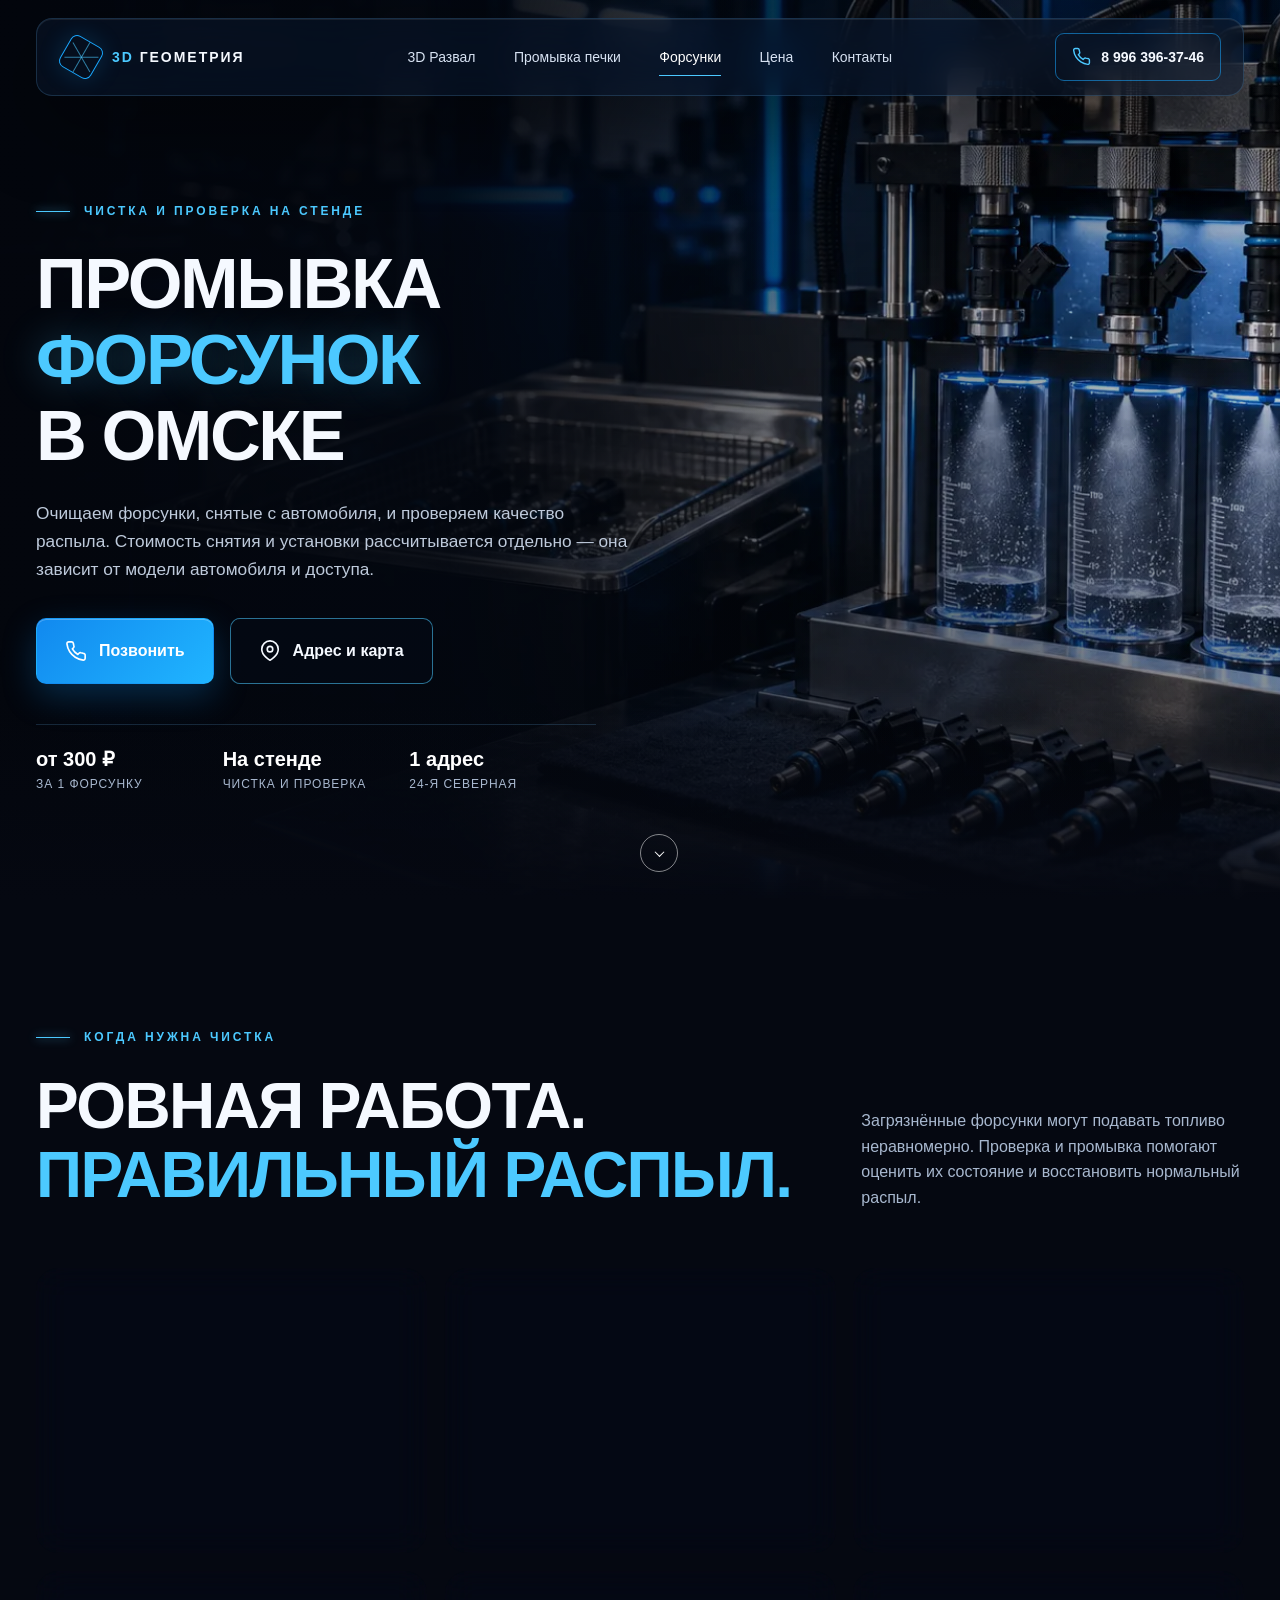
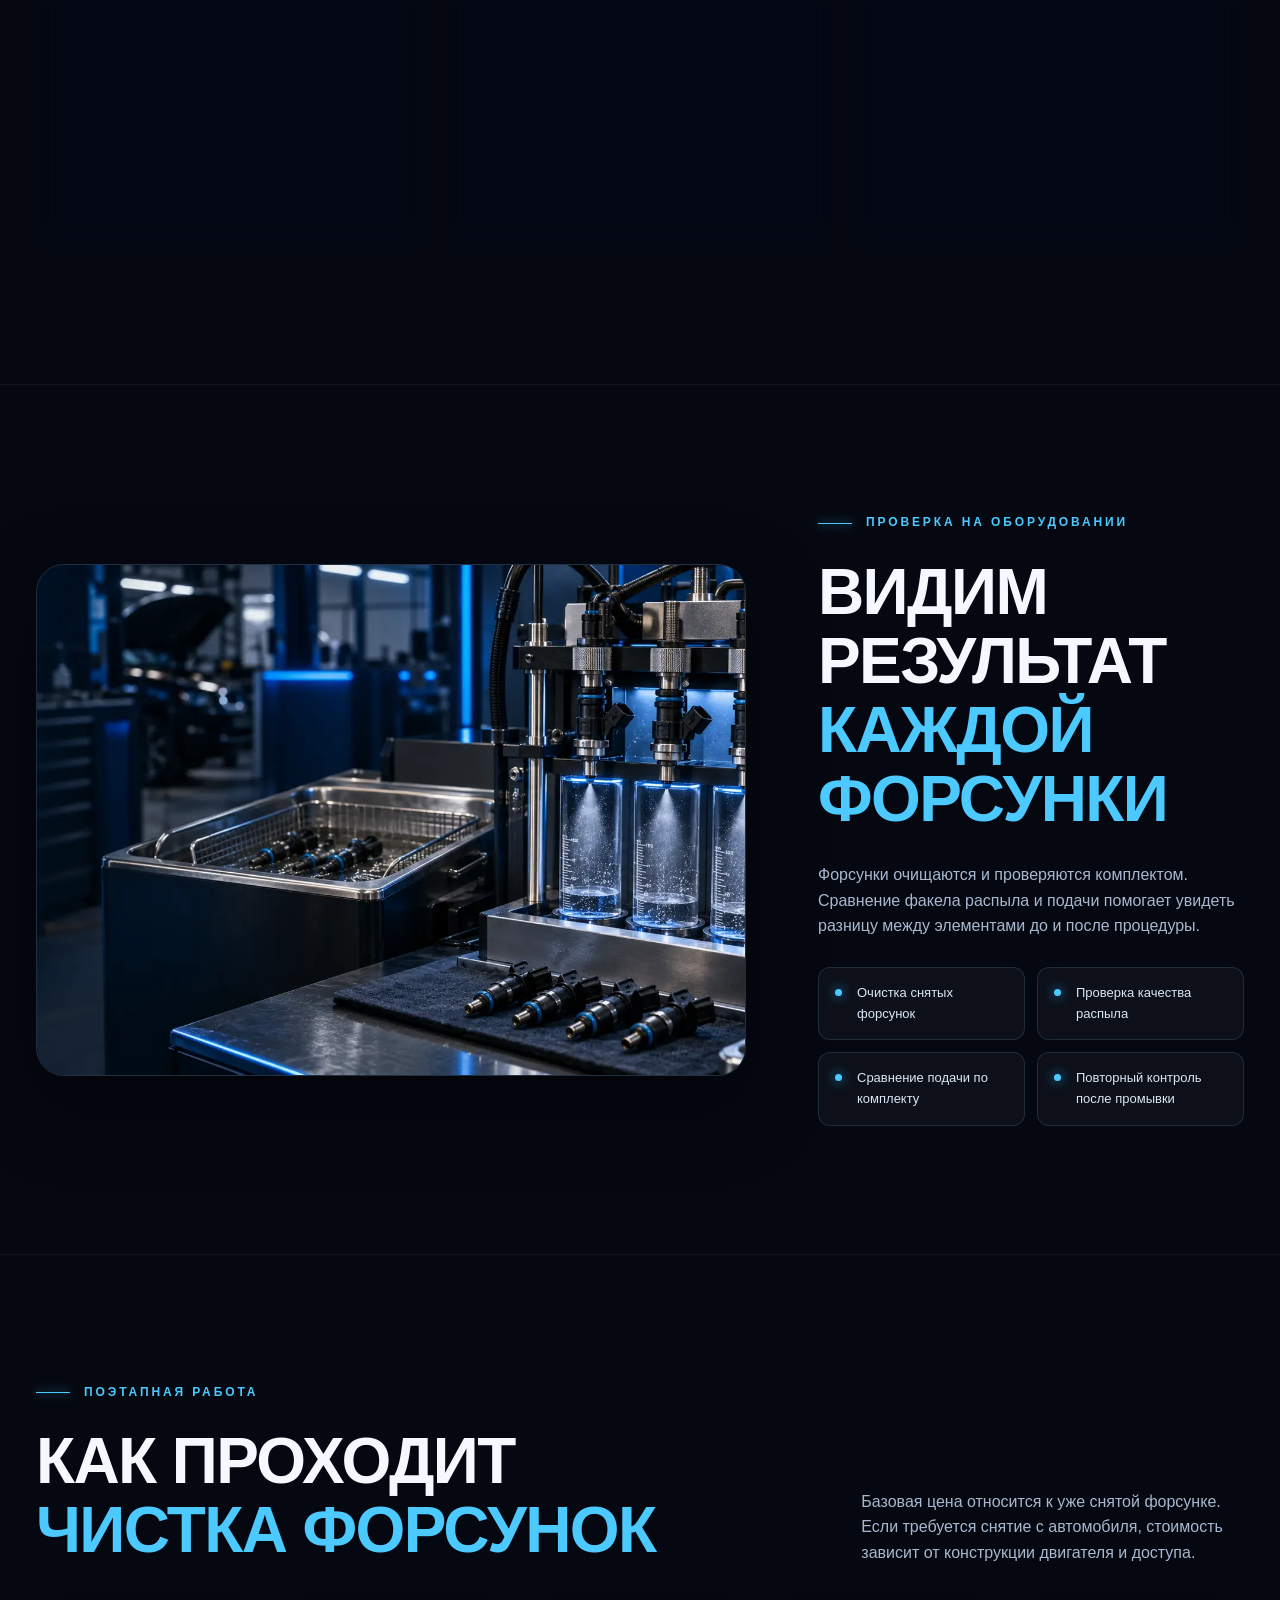
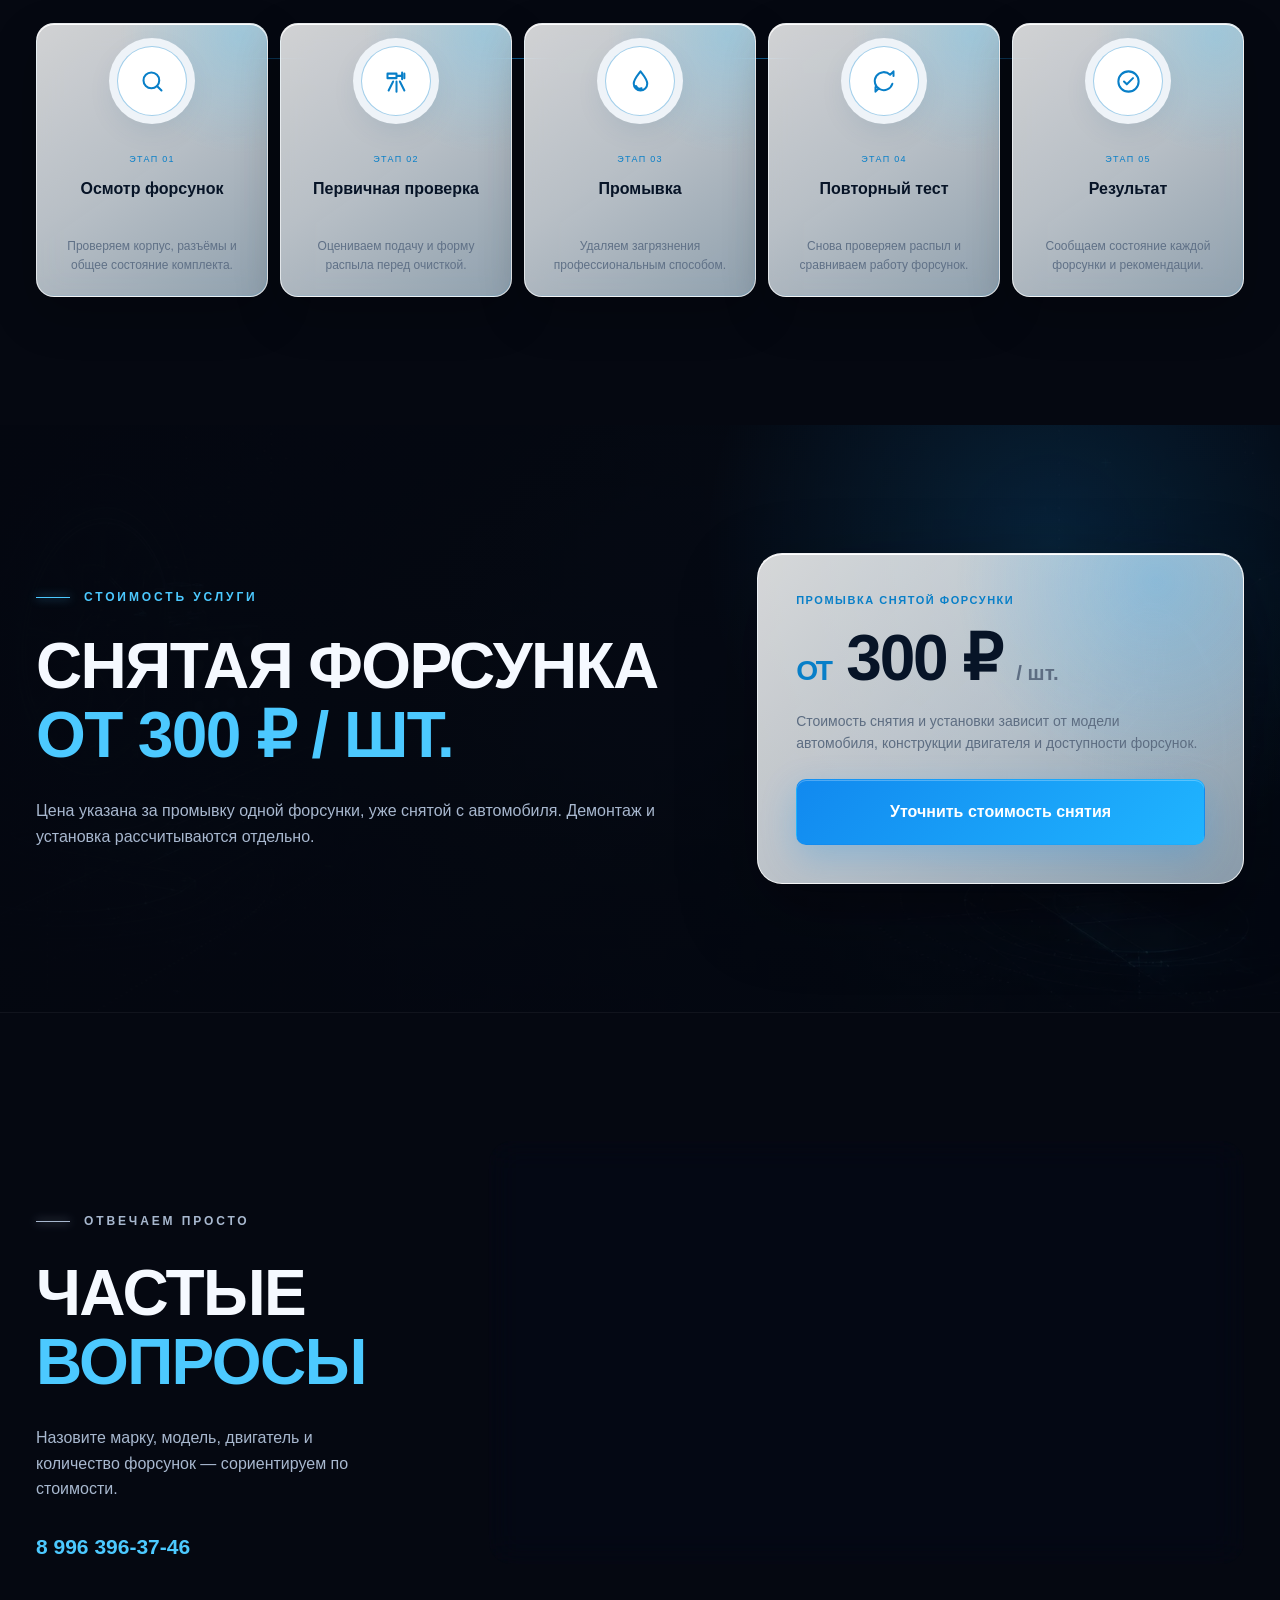
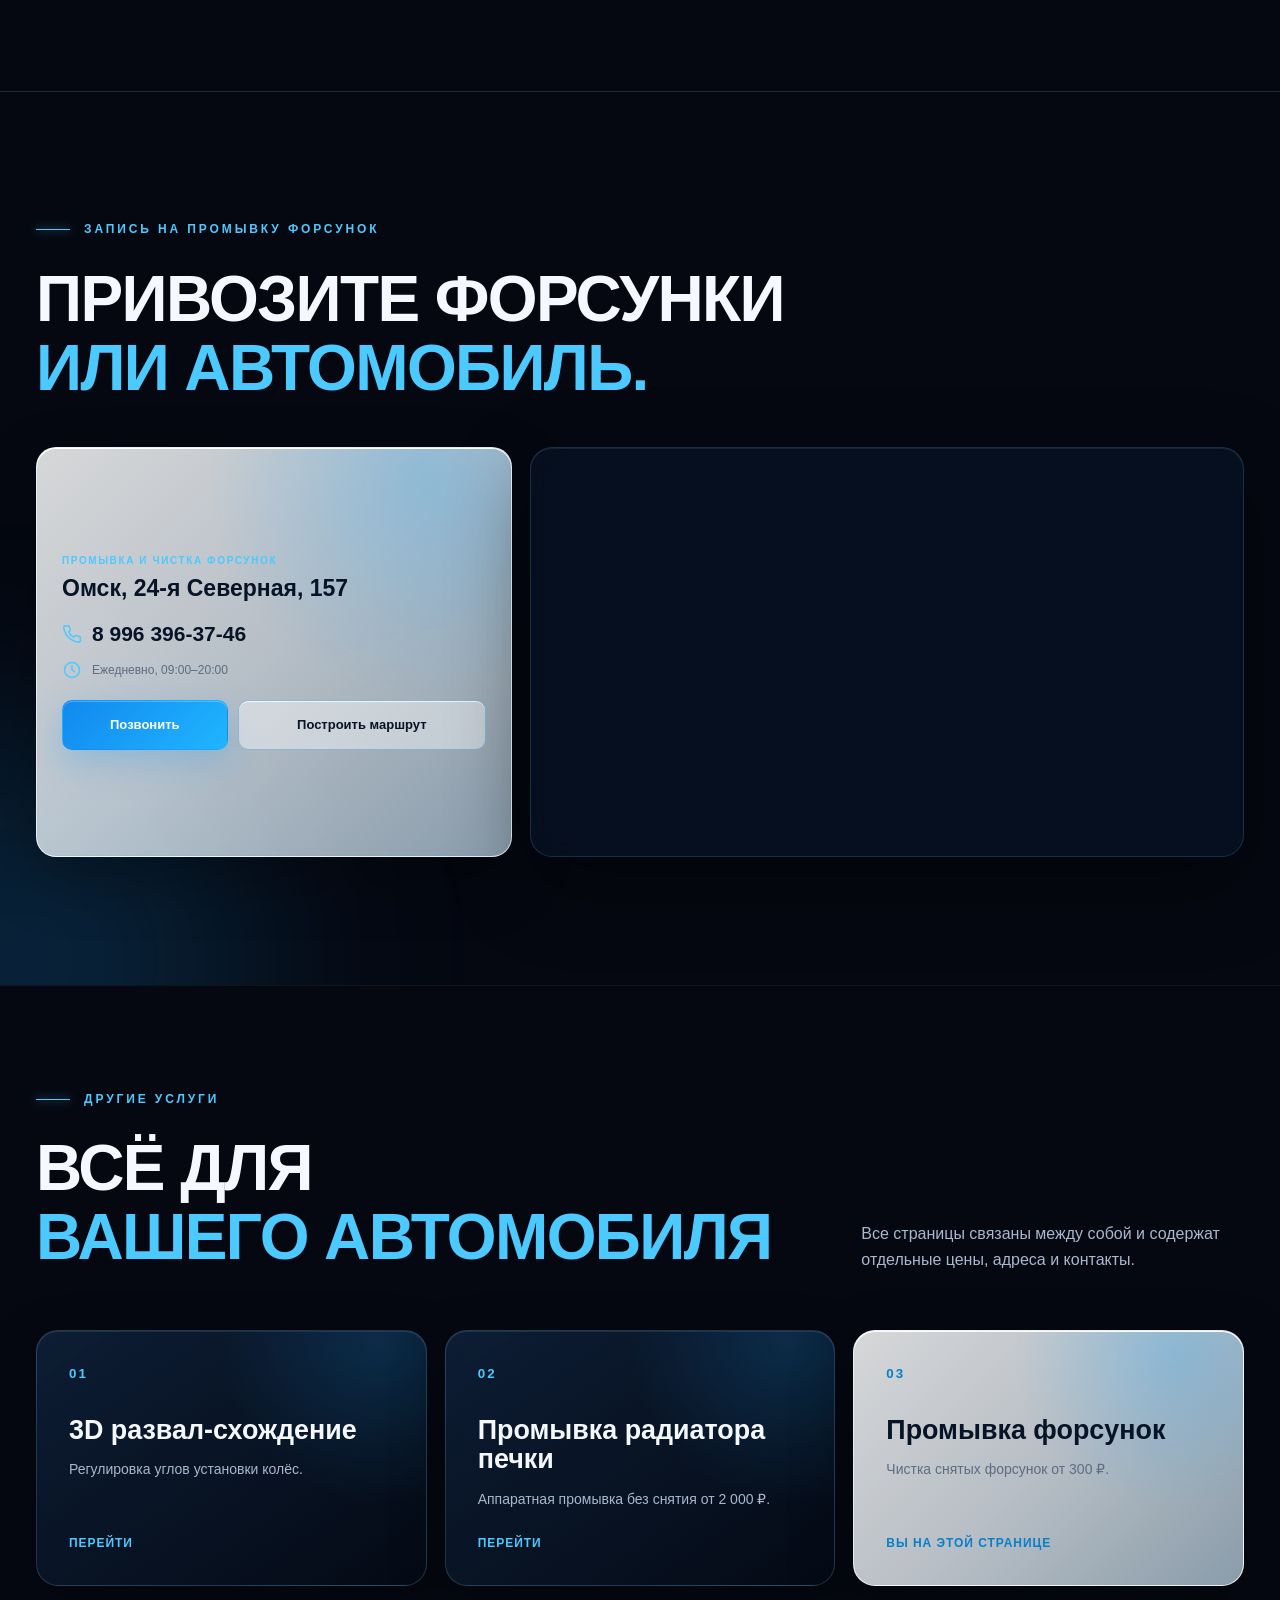
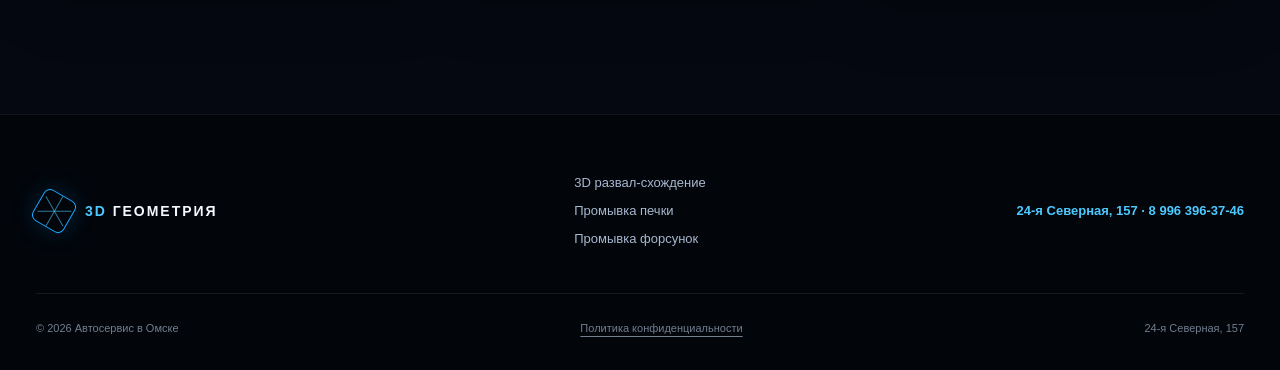
==== commit 8b35b8ae: "Исправлены канонические SEO-адреса Канонические ссылки, внутренняя навигация и sitemap используют ко" ====
--- a/promyvka-forsunok.html
+++ b/promyvka-forsunok.html
@@ -7,12 +7,12 @@
   <meta name="description" content="Промывка и чистка снятых форсунок в Омске от 300 ₽ за штуку. Стоимость снятия и установки зависит от модели автомобиля. 24-я Северная, 157.">
   <meta name="theme-color" content="#050811">
   <meta name="robots" content="index, follow">
-  <link rel="canonical" href="https://razvalomsk.com/promyvka-forsunok.html">
+  <link rel="canonical" href="https://razvalomsk.com/promyvka-forsunok">
   <meta property="og:type" content="website">
   <meta property="og:locale" content="ru_RU">
   <meta property="og:title" content="Промывка форсунок в Омске — от 300 ₽ за штуку">
   <meta property="og:description" content="Чистка и проверка снятых форсунок. 24-я Северная, 157.">
-  <meta property="og:url" content="https://razvalomsk.com/promyvka-forsunok.html">
+  <meta property="og:url" content="https://razvalomsk.com/promyvka-forsunok">
   <link rel="icon" type="image/png" href="favicon.png">
   <link rel="preload" href="assets/injector-cleaning.webp" as="image" type="image/webp" fetchpriority="high">
   <link rel="stylesheet" href="style.css">
@@ -65,14 +65,14 @@
 
   <header class="site-header" id="header">
     <div class="container header-inner glass">
-      <a class="brand" href="index.html" aria-label="На главную">
+      <a class="brand" href="/" aria-label="На главную">
         <span class="brand-mark" aria-hidden="true"><i></i><i></i><i></i></span>
         <span><b>3D</b> ГЕОМЕТРИЯ</span>
       </a>
       <nav class="nav" id="nav" aria-label="Основная навигация">
-        <a href="index.html">3D Развал</a>
-        <a href="promyvka-radiatora-pechki.html">Промывка печки</a>
-        <a href="promyvka-forsunok.html" aria-current="page">Форсунки</a>
+        <a href="/">3D Развал</a>
+        <a href="/promyvka-radiatora-pechki">Промывка печки</a>
+        <a href="/promyvka-forsunok" aria-current="page">Форсунки</a>
         <a href="#price">Цена</a>
         <a href="#contacts">Контакты</a>
       </nav>
@@ -185,16 +185,16 @@
       <div class="container">
         <div class="section-head reveal"><div><p class="eyebrow"><span></span> Другие услуги</p><h2 id="other-services-title">Всё для<br><mark>вашего автомобиля</mark></h2></div><p>Все страницы связаны между собой и содержат отдельные цены, адреса и контакты.</p></div>
         <div class="service-link-grid">
-          <a class="service-link-card reveal" href="index.html"><small>01</small><h3>3D развал-схождение</h3><p>Регулировка углов установки колёс.</p><span>Перейти</span></a>
-          <a class="service-link-card reveal" href="promyvka-radiatora-pechki.html"><small>02</small><h3>Промывка радиатора печки</h3><p>Аппаратная промывка без снятия от 2 000 ₽.</p><span>Перейти</span></a>
-          <a class="service-link-card current reveal" href="promyvka-forsunok.html"><small>03</small><h3>Промывка форсунок</h3><p>Чистка снятых форсунок от 300 ₽.</p><span>Вы на этой странице</span></a>
+          <a class="service-link-card reveal" href="/"><small>01</small><h3>3D развал-схождение</h3><p>Регулировка углов установки колёс.</p><span>Перейти</span></a>
+          <a class="service-link-card reveal" href="/promyvka-radiatora-pechki"><small>02</small><h3>Промывка радиатора печки</h3><p>Аппаратная промывка без снятия от 2 000 ₽.</p><span>Перейти</span></a>
+          <a class="service-link-card current reveal" href="/promyvka-forsunok"><small>03</small><h3>Промывка форсунок</h3><p>Чистка снятых форсунок от 300 ₽.</p><span>Вы на этой странице</span></a>
         </div>
       </div>
     </section>
   </main>
 
   <footer class="footer">
-    <div class="container footer-top"><a class="brand" href="index.html"><span class="brand-mark"><i></i><i></i><i></i></span><span><b>3D</b> ГЕОМЕТРИЯ</span></a><nav class="footer-services" aria-label="Услуги"><a href="index.html">3D развал-схождение</a><a href="promyvka-radiatora-pechki.html">Промывка печки</a><a href="promyvka-forsunok.html">Промывка форсунок</a></nav><div class="footer-branches"><a href="tel:+79963963746">24-я Северная, 157 · 8 996 396-37-46</a></div></div>
+    <div class="container footer-top"><a class="brand" href="/"><span class="brand-mark"><i></i><i></i><i></i></span><span><b>3D</b> ГЕОМЕТРИЯ</span></a><nav class="footer-services" aria-label="Услуги"><a href="/">3D развал-схождение</a><a href="/promyvka-radiatora-pechki">Промывка печки</a><a href="/promyvka-forsunok">Промывка форсунок</a></nav><div class="footer-branches"><a href="tel:+79963963746">24-я Северная, 157 · 8 996 396-37-46</a></div></div>
     <div class="container footer-bottom"><span>© <span id="year">2026</span> Автосервис в Омске</span><button type="button" data-modal-open>Политика конфиденциальности</button><span>24-я Северная, 157</span></div>
   </footer>
 
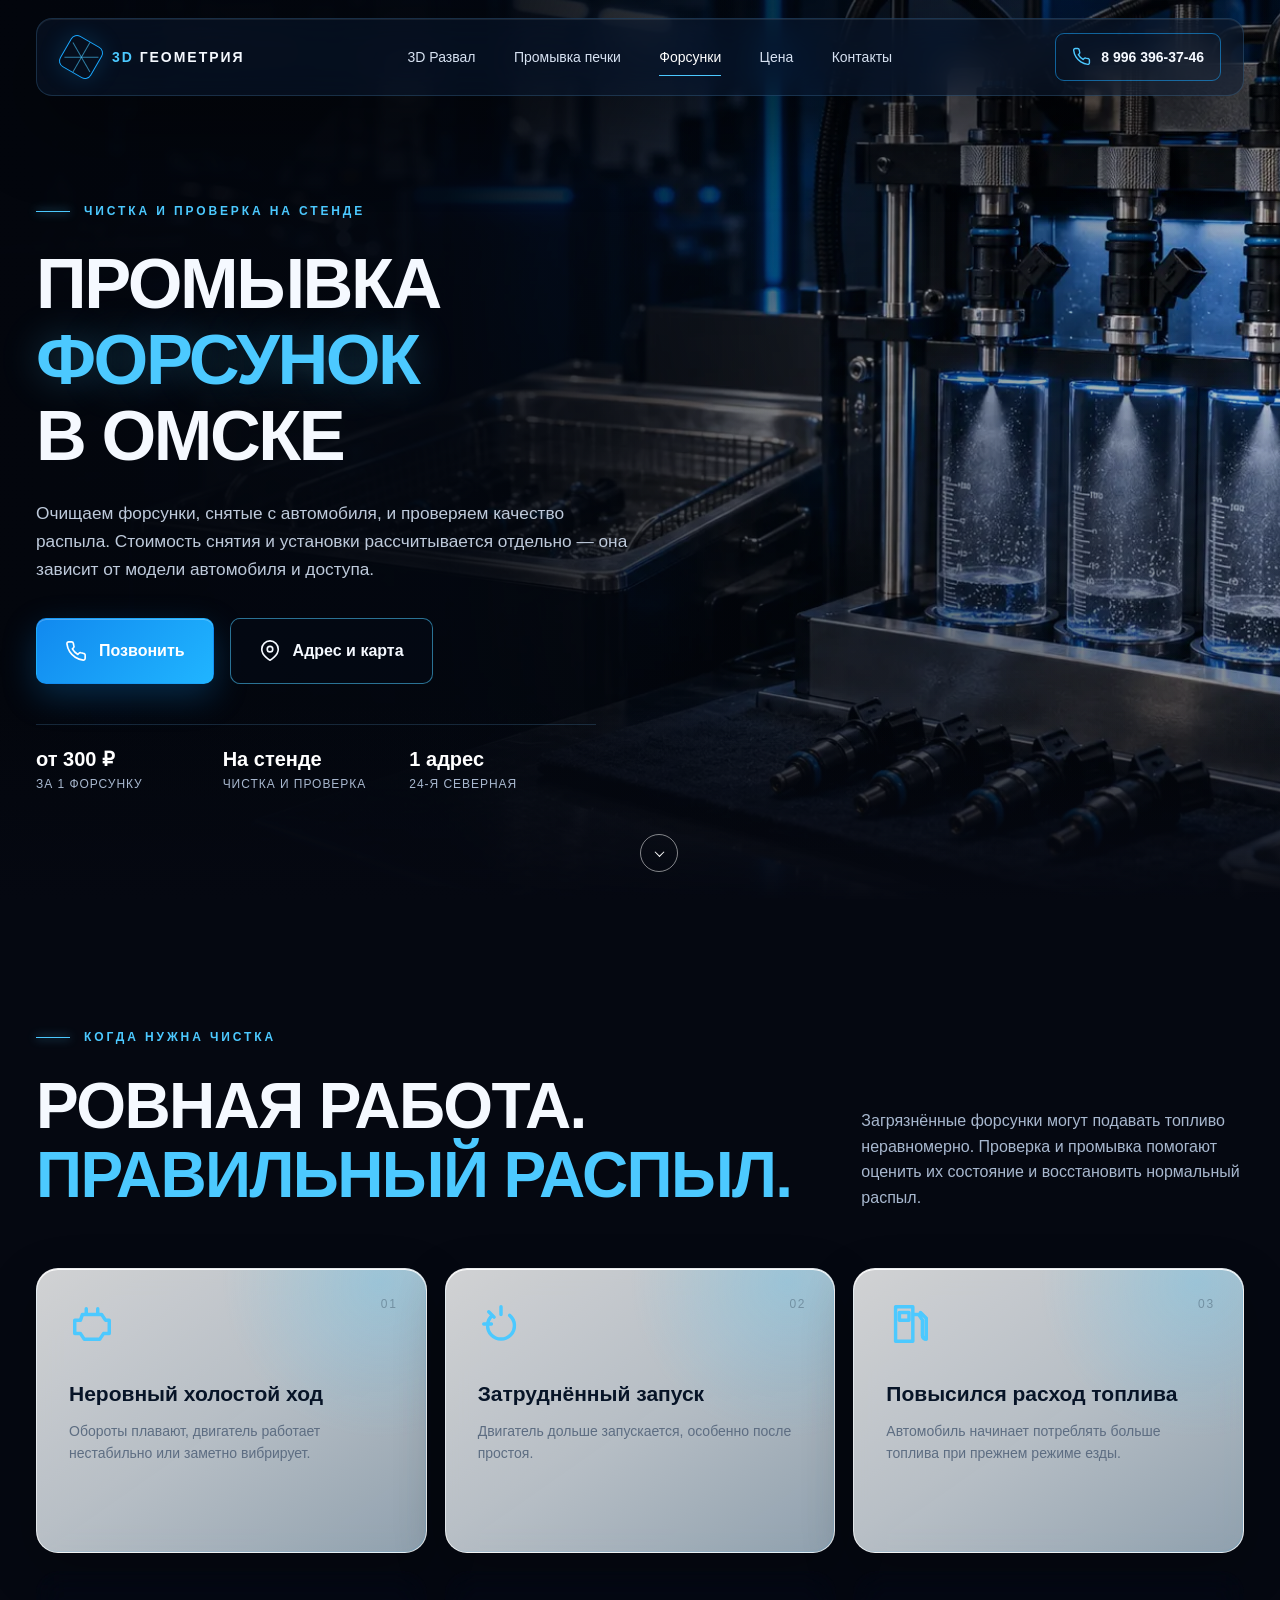
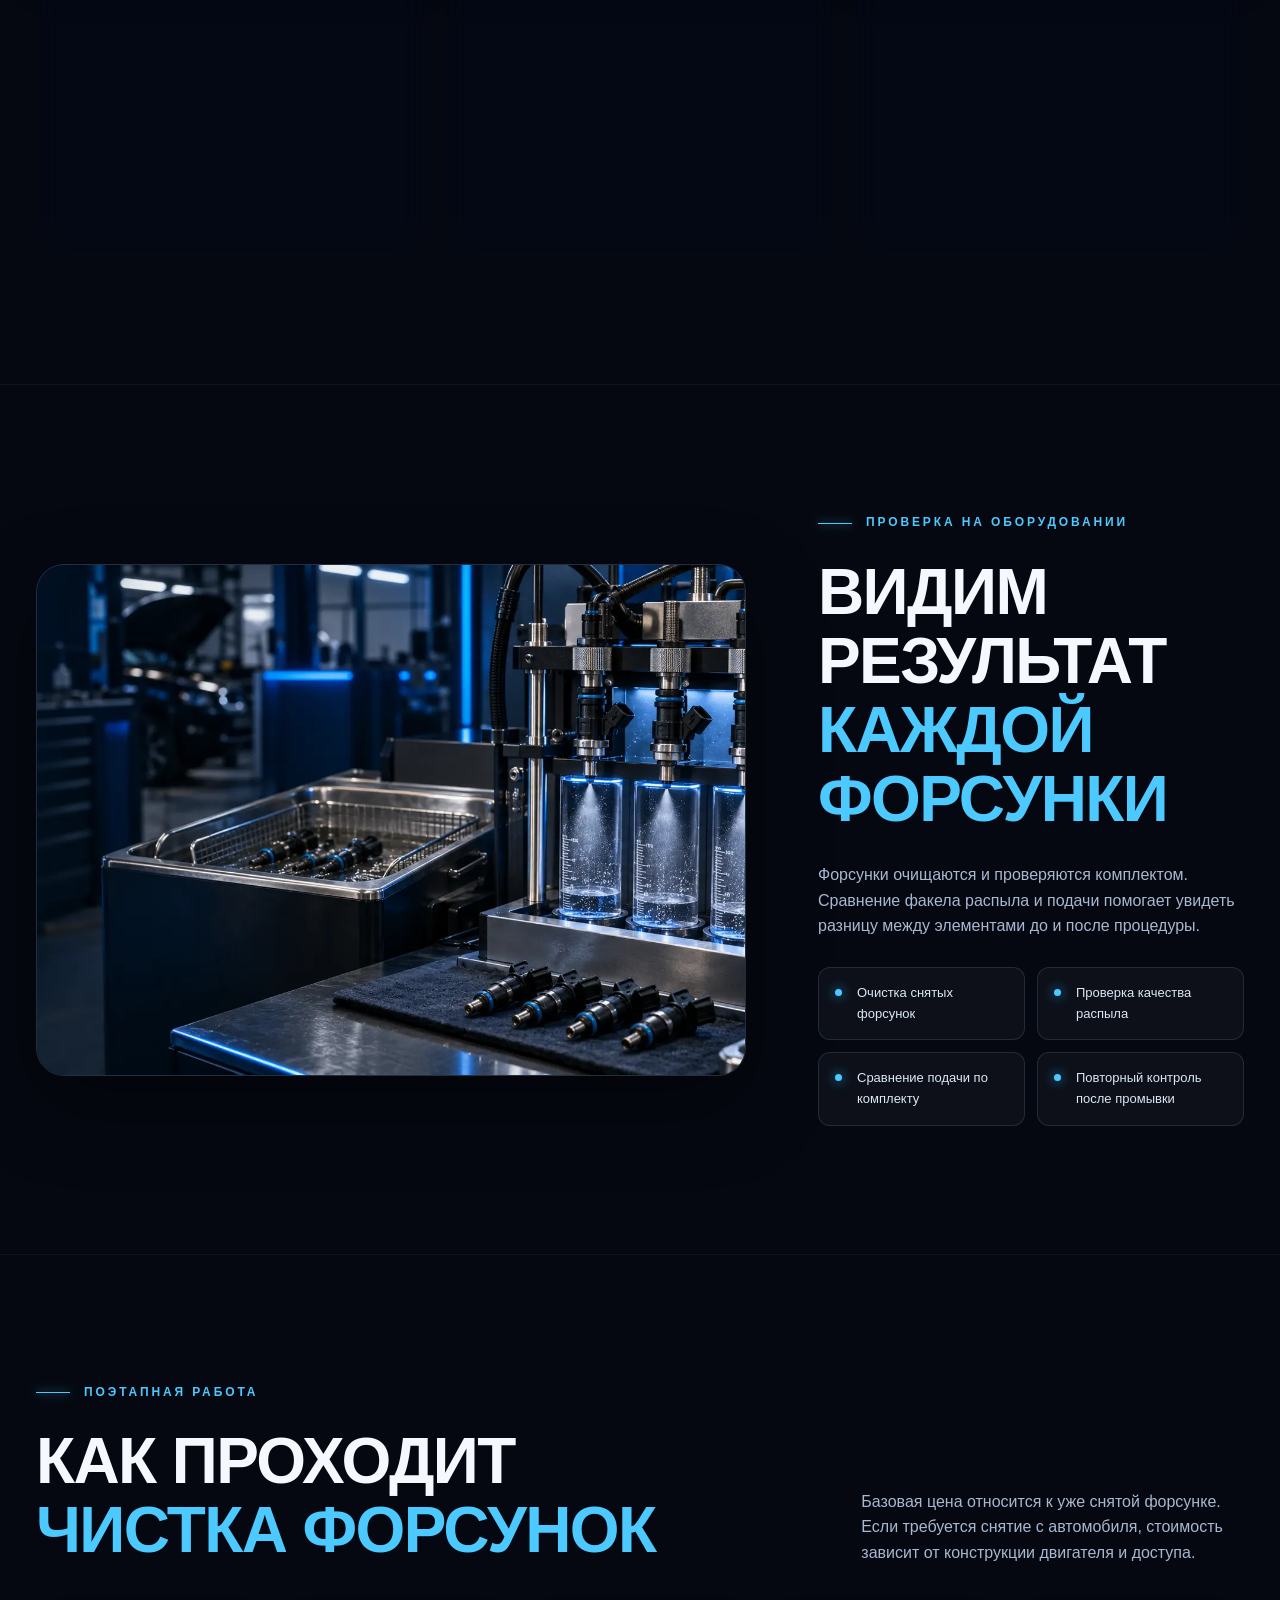
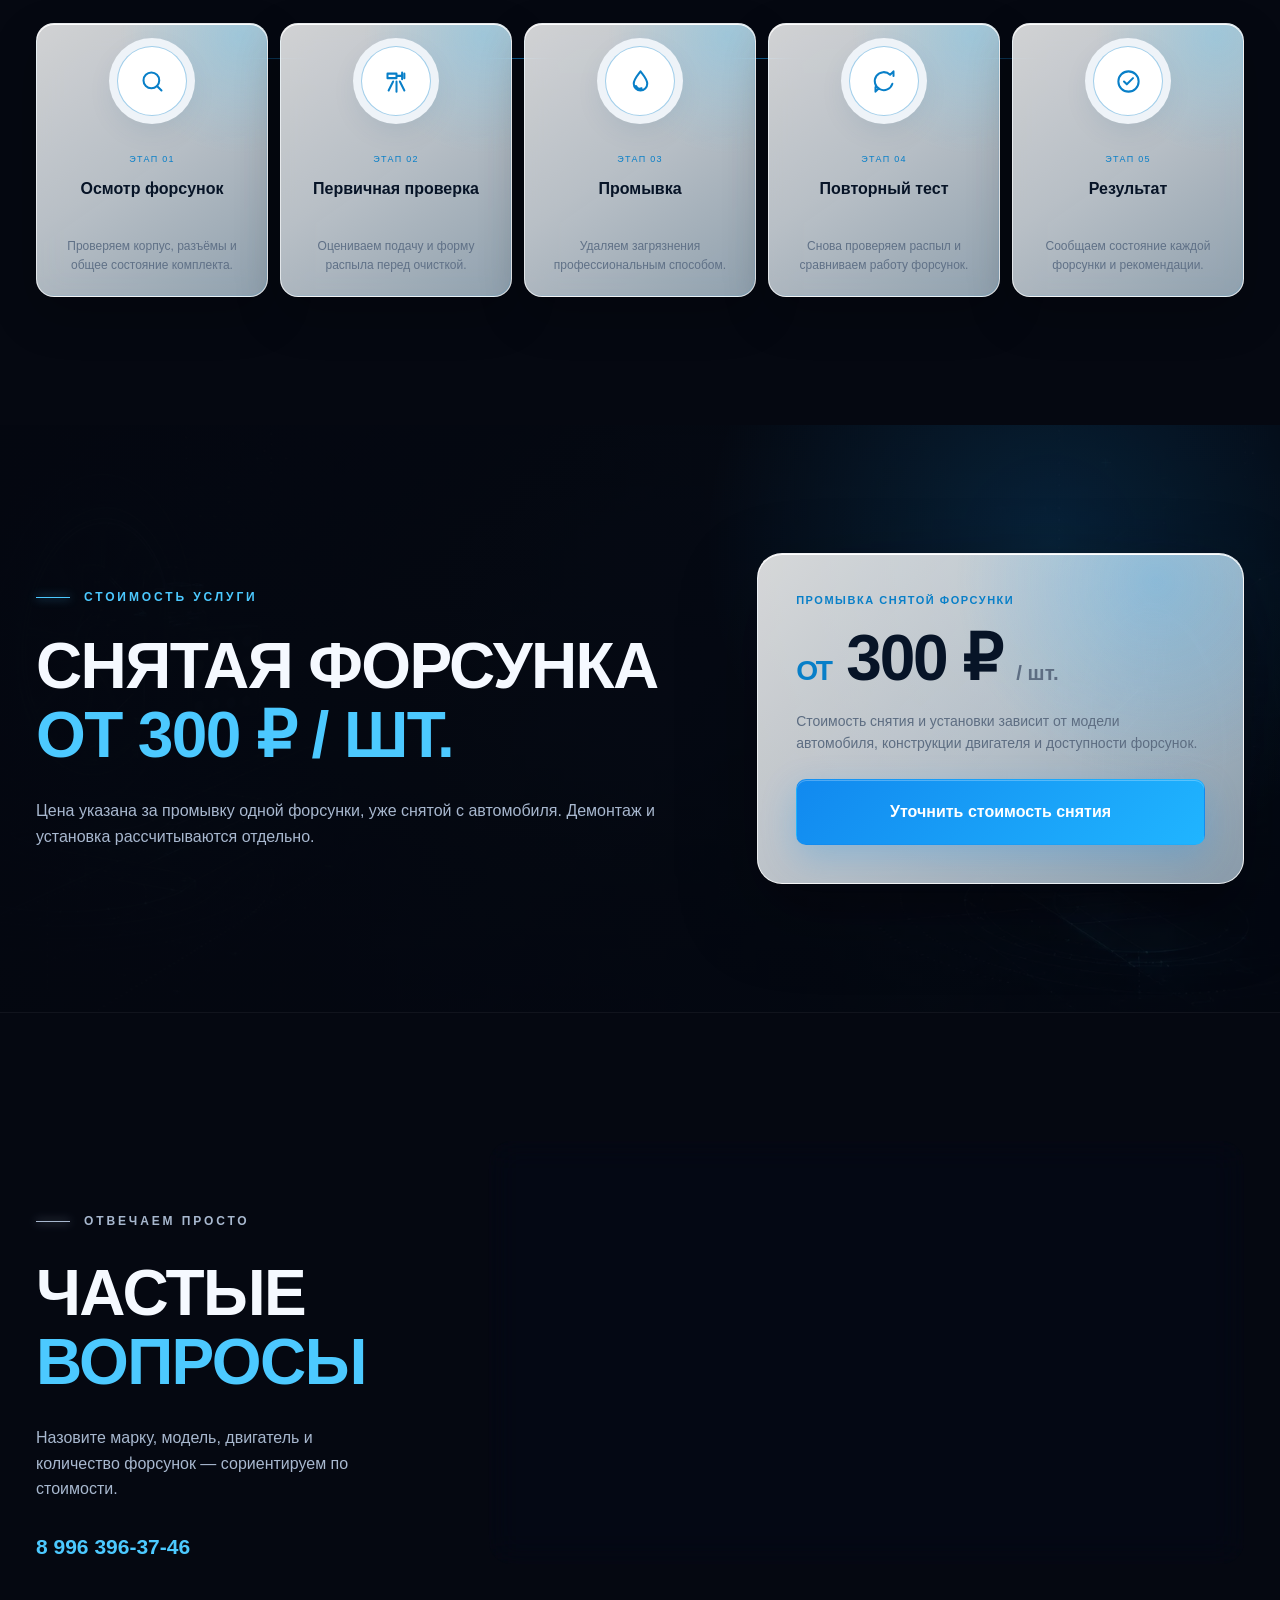
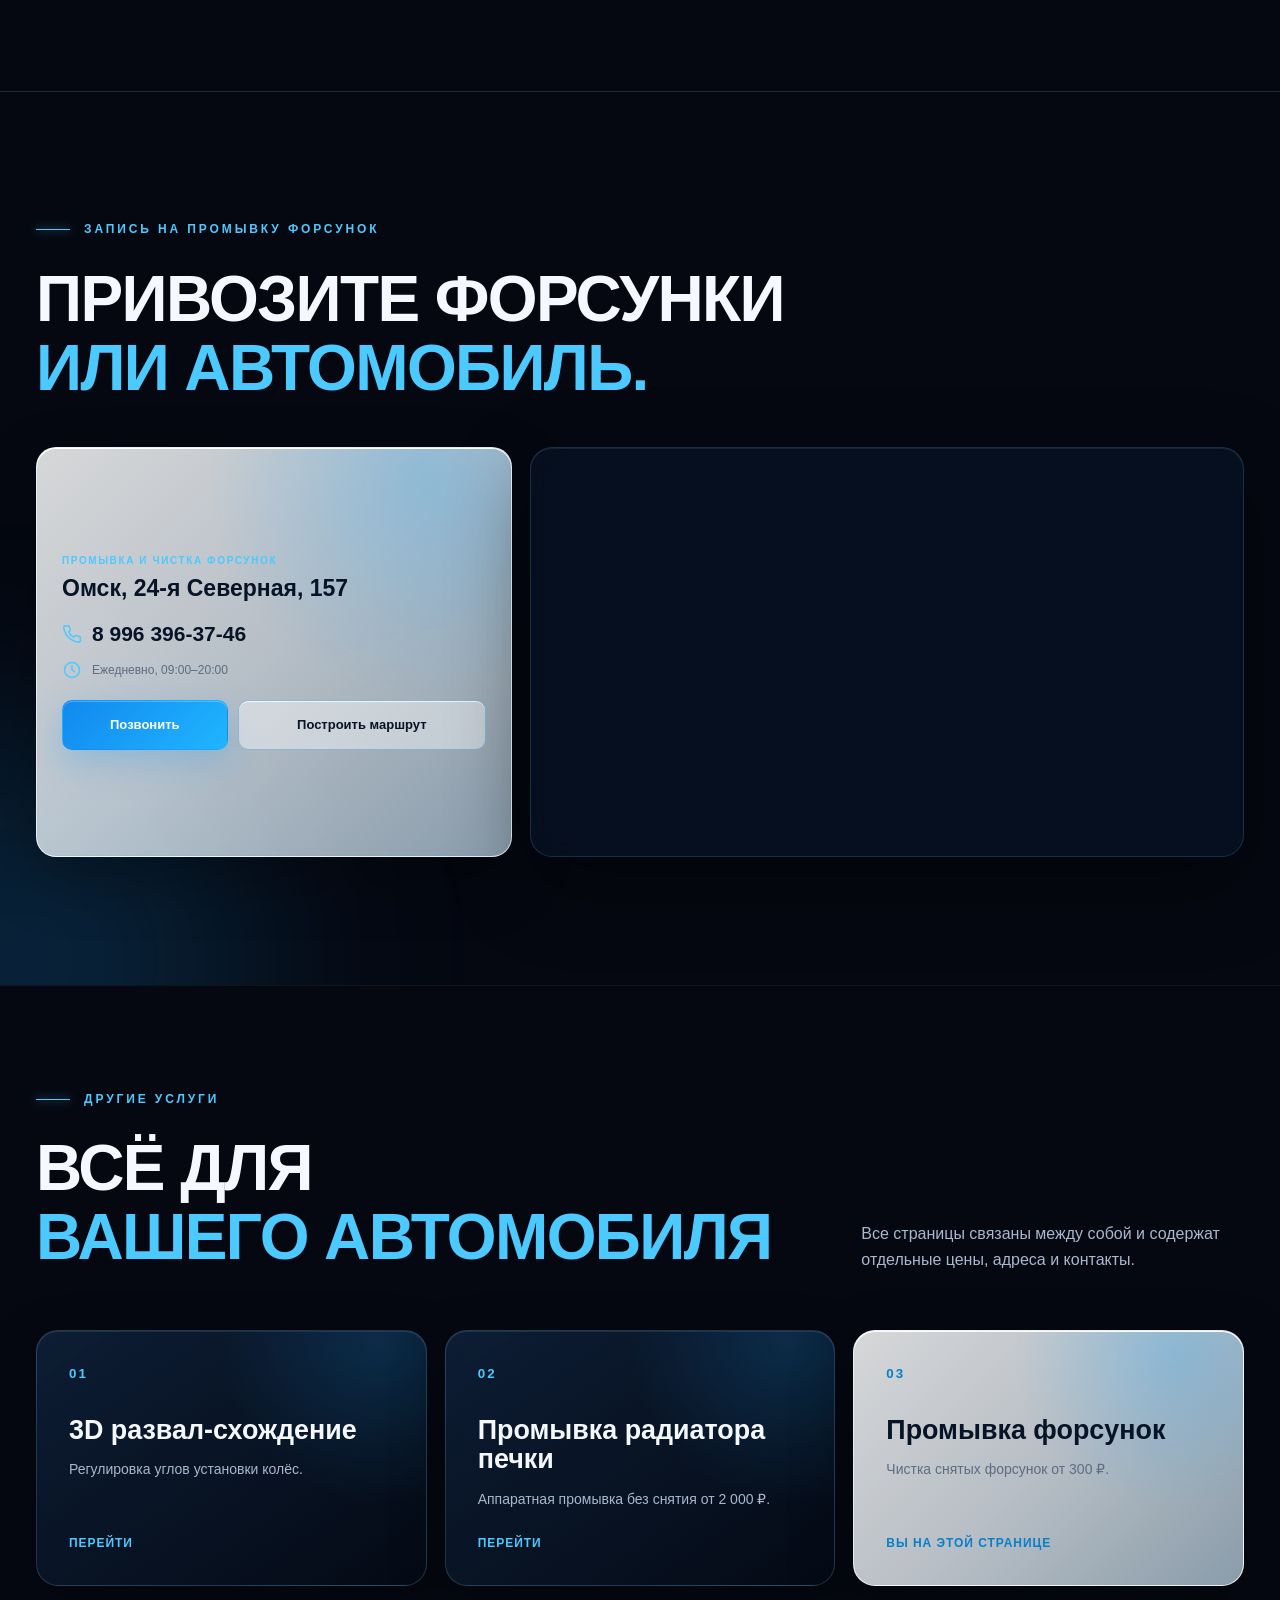
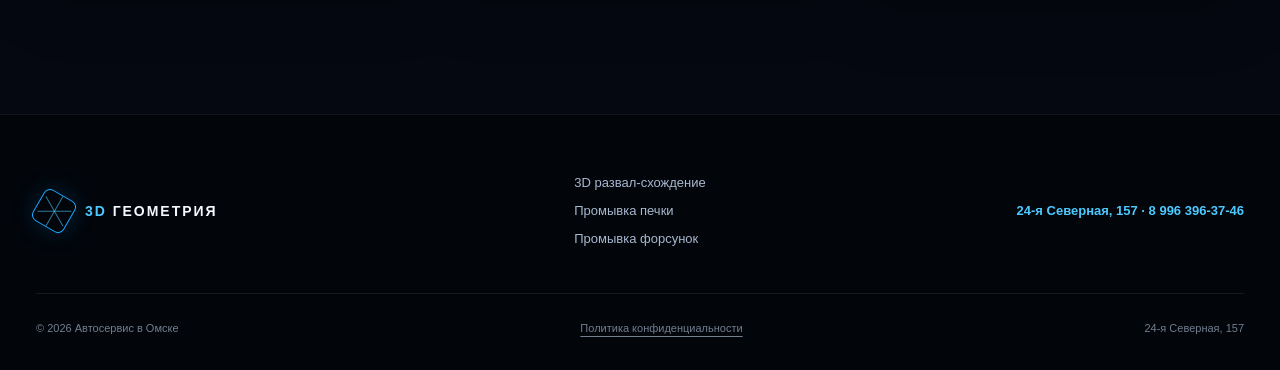
==== commit 24eed80c: "Fix branch routes and add Yandex Maps or 2GIS chooser" ====
--- a/promyvka-forsunok.html
+++ b/promyvka-forsunok.html
@@ -15,7 +15,7 @@
   <meta property="og:url" content="https://razvalomsk.com/promyvka-forsunok">
   <link rel="icon" type="image/png" href="favicon.png">
   <link rel="preload" href="assets/injector-cleaning.webp" as="image" type="image/webp" fetchpriority="high">
-  <link rel="stylesheet" href="style.css">
+  <link rel="stylesheet" href="style.css?v=20261120-routes">
 
   <script>
     window.YM_COUNTER_ID = 111038014;
@@ -174,7 +174,7 @@
             <p>Промывка и чистка форсунок</p><h3>Омск, 24-я Северная, 157</h3>
             <a class="branch-phone" href="tel:+79963963746"><svg><use href="#i-phone"></use></svg>8 996 396-37-46</a>
             <span><svg><use href="#i-clock"></use></svg>Ежедневно, 09:00–20:00</span>
-            <div><a class="btn btn-primary" href="tel:+79963963746">Позвонить</a><a class="btn btn-secondary" href="https://yandex.ru/maps/?rtext=~Омск%2C%2024-я%20Северная%20улица%2C%20157&rtt=auto" target="_blank" rel="noopener" onclick="ym(111038014, 'reachGoal', 'routeNorth24')">Построить маршрут</a></div>
+            <div><a class="btn btn-primary" href="tel:+79963963746">Позвонить</a><a class="btn btn-secondary" href="https://yandex.ru/maps/?mode=routes&amp;rtext=~55.023407,73.396498&amp;rtt=auto&amp;ruri=~ymapsbm1%3A%2F%2Forg%3Foid%3D128984221106" data-route-branch="severnaya" rel="noopener">Построить маршрут</a></div>
           </article>
           <div class="map-card glass reveal"><iframe src="https://yandex.ru/map-widget/v1/?mode=search&text=Омск%2C%2024-я%20Северная%20улица%2C%20157&z=16" title="Карта проезда: Омск, 24-я Северная, 157" loading="lazy" allowfullscreen></iframe></div>
         </div>
@@ -199,6 +199,21 @@
   </footer>
 
   <div class="mobile-bar single-action"><a href="tel:+79963963746"><svg><use href="#i-phone"></use></svg>Позвонить · 8 996 396-37-46</a></div>
+  <dialog class="privacy-modal route-modal" id="route-modal" aria-labelledby="route-title" aria-describedby="route-address">
+    <div>
+      <button class="modal-close" type="button" aria-label="Закрыть выбор карты">×</button>
+      <h2 id="route-title">Построить маршрут</h2>
+      <p id="route-address"></p>
+      <p>В какой карте открыть маршрут?</p>
+      <div class="route-choices">
+        <a class="btn btn-secondary" href="https://yandex.ru/maps/" data-route-provider="yandex">Яндекс Карты</a>
+        <a class="btn btn-secondary" href="https://2gis.ru/omsk/" data-route-provider="2gis">2ГИС</a>
+      </div>
+      <p class="route-hint">Для маршрута от вас разрешите доступ к местоположению.</p>
+      <p id="route-status" role="status" aria-live="polite"></p>
+    </div>
+  </dialog>
+
   <dialog class="privacy-modal" id="privacy-modal"><div><button class="modal-close" type="button" aria-label="Закрыть">×</button><p class="eyebrow"><span></span> Документ</p><h2>Политика конфиденциальности</h2><p>Сайт не собирает и не хранит персональные данные через формы. При нажатии на номер телефона или кнопку маршрута пользователь самостоятельно переходит в приложение телефона или карт.</p><p>Технические данные могут обрабатываться хостингом, Яндекс.Метрикой или картографическим сервисом в соответствии с их политиками.</p><p>Связаться с нами: <a href="tel:+79963963746">8 996 396-37-46</a>.</p></div></dialog>
 
   <svg class="svg-sprite" aria-hidden="true"><defs>
@@ -215,6 +230,6 @@
     <symbol id="i-spray" viewBox="0 0 24 24"><path d="M4 5h8v4H4zM12 7h4M17 4v6M19 5v4M9 12l-4 8M12 12v9M15 12l4 8"/></symbol>
     <symbol id="i-clean" viewBox="0 0 24 24"><path d="M12 3c3 4 6 7 6 11a6 6 0 0 1-12 0c0-4 3-7 6-11zM8 16c1 2 3 3 5 2"/></symbol>
   </defs></svg>
-  <script src="script.js" defer></script>
+  <script src="script.js?v=20261120-routes" defer></script>
 </body>
 </html>
--- a/style.css
+++ b/style.css
@@ -362,6 +362,19 @@
 .privacy-modal p { color: var(--muted); font-size: 14px; }
 .privacy-modal a { color: var(--blue-2); }
 .modal-close { position: absolute; top: 16px; right: 18px; width: 38px; height: 38px; cursor: pointer; color: #fff; background: rgba(255,255,255,.05); border: 1px solid rgba(255,255,255,.1); border-radius: 50%; font-size: 24px; }
+
+/* Route provider chooser */
+.route-modal { width: min(480px, calc(100% - 32px)); }
+.privacy-modal.route-modal > div { padding: 60px 24px 28px; }
+.route-modal h2 { font-size: clamp(24px, 6vw, 30px); margin: 0 0 16px; }
+.route-modal p { font-size: 16px; }
+.route-modal #route-address { color: var(--text); }
+.route-choices { display: grid; gap: 12px; margin: 24px 0 20px; }
+.route-choices .btn { width: 100%; min-height: 56px; color: #fff; font-size: 17px; }
+.route-choices [data-route-provider="2gis"] { border-color: #84bd43; }
+.route-choices [aria-disabled="true"] { opacity: .55; cursor: wait; }
+.route-modal .route-hint { line-height: 1.5; }
+.route-modal #route-status { min-height: 1.5em; margin-bottom: 0; color: var(--blue-2); }
 
 /* Scroll reveal */
 .reveal { opacity: 0; transform: translateY(30px); transition: opacity .75s ease, transform .75s cubic-bezier(.2,.8,.2,1); }
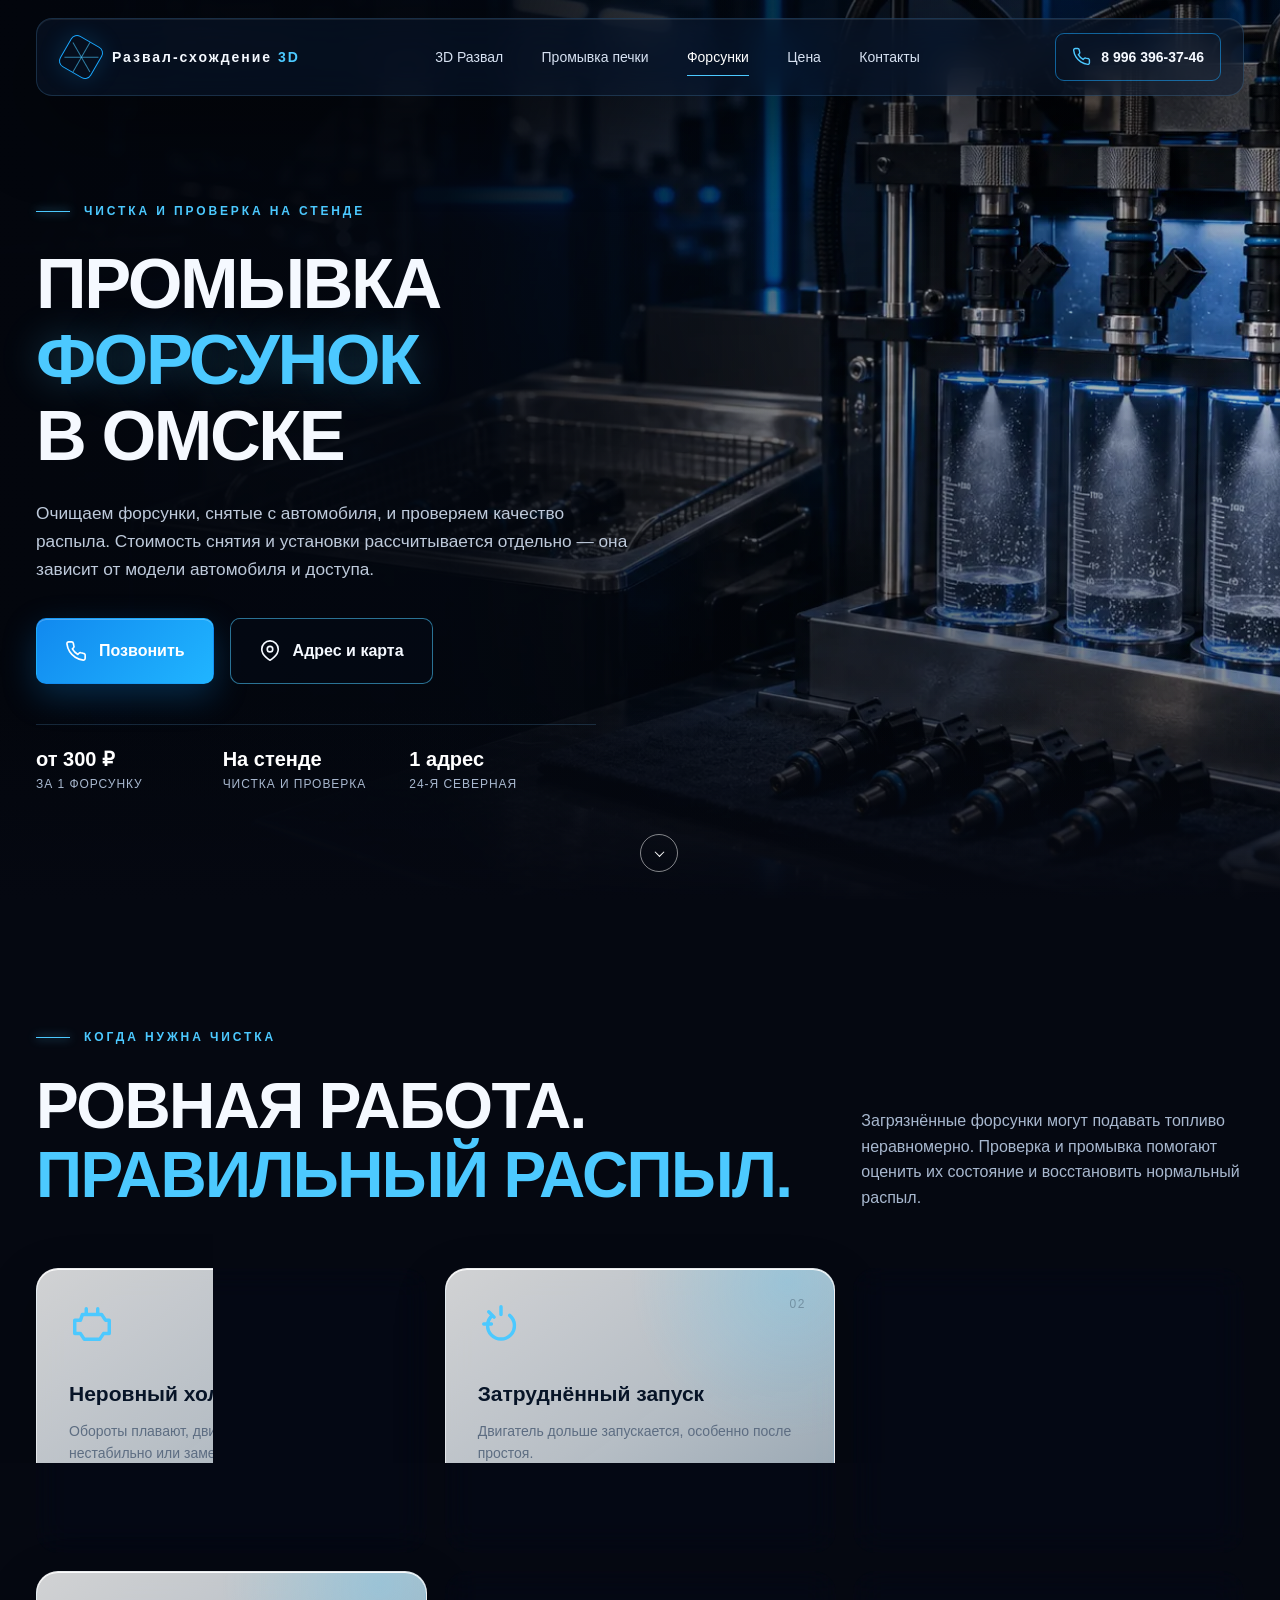
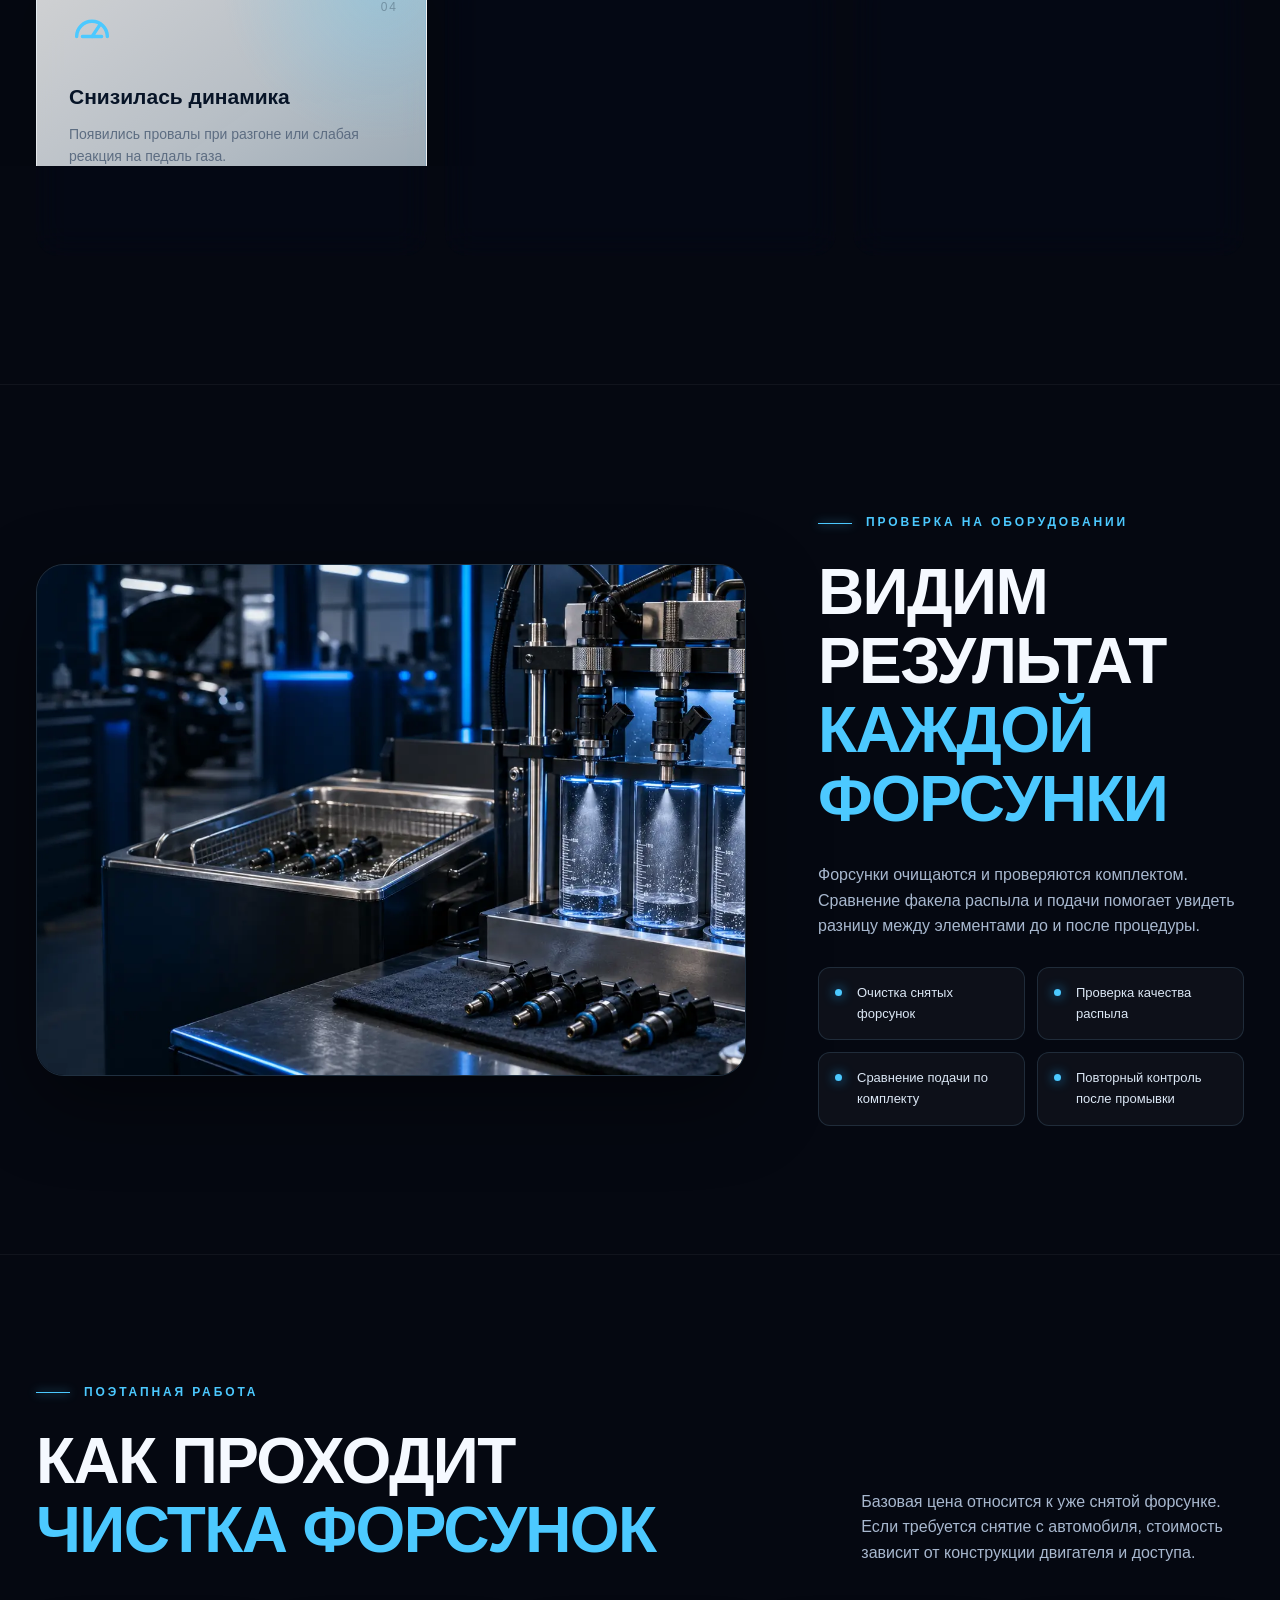
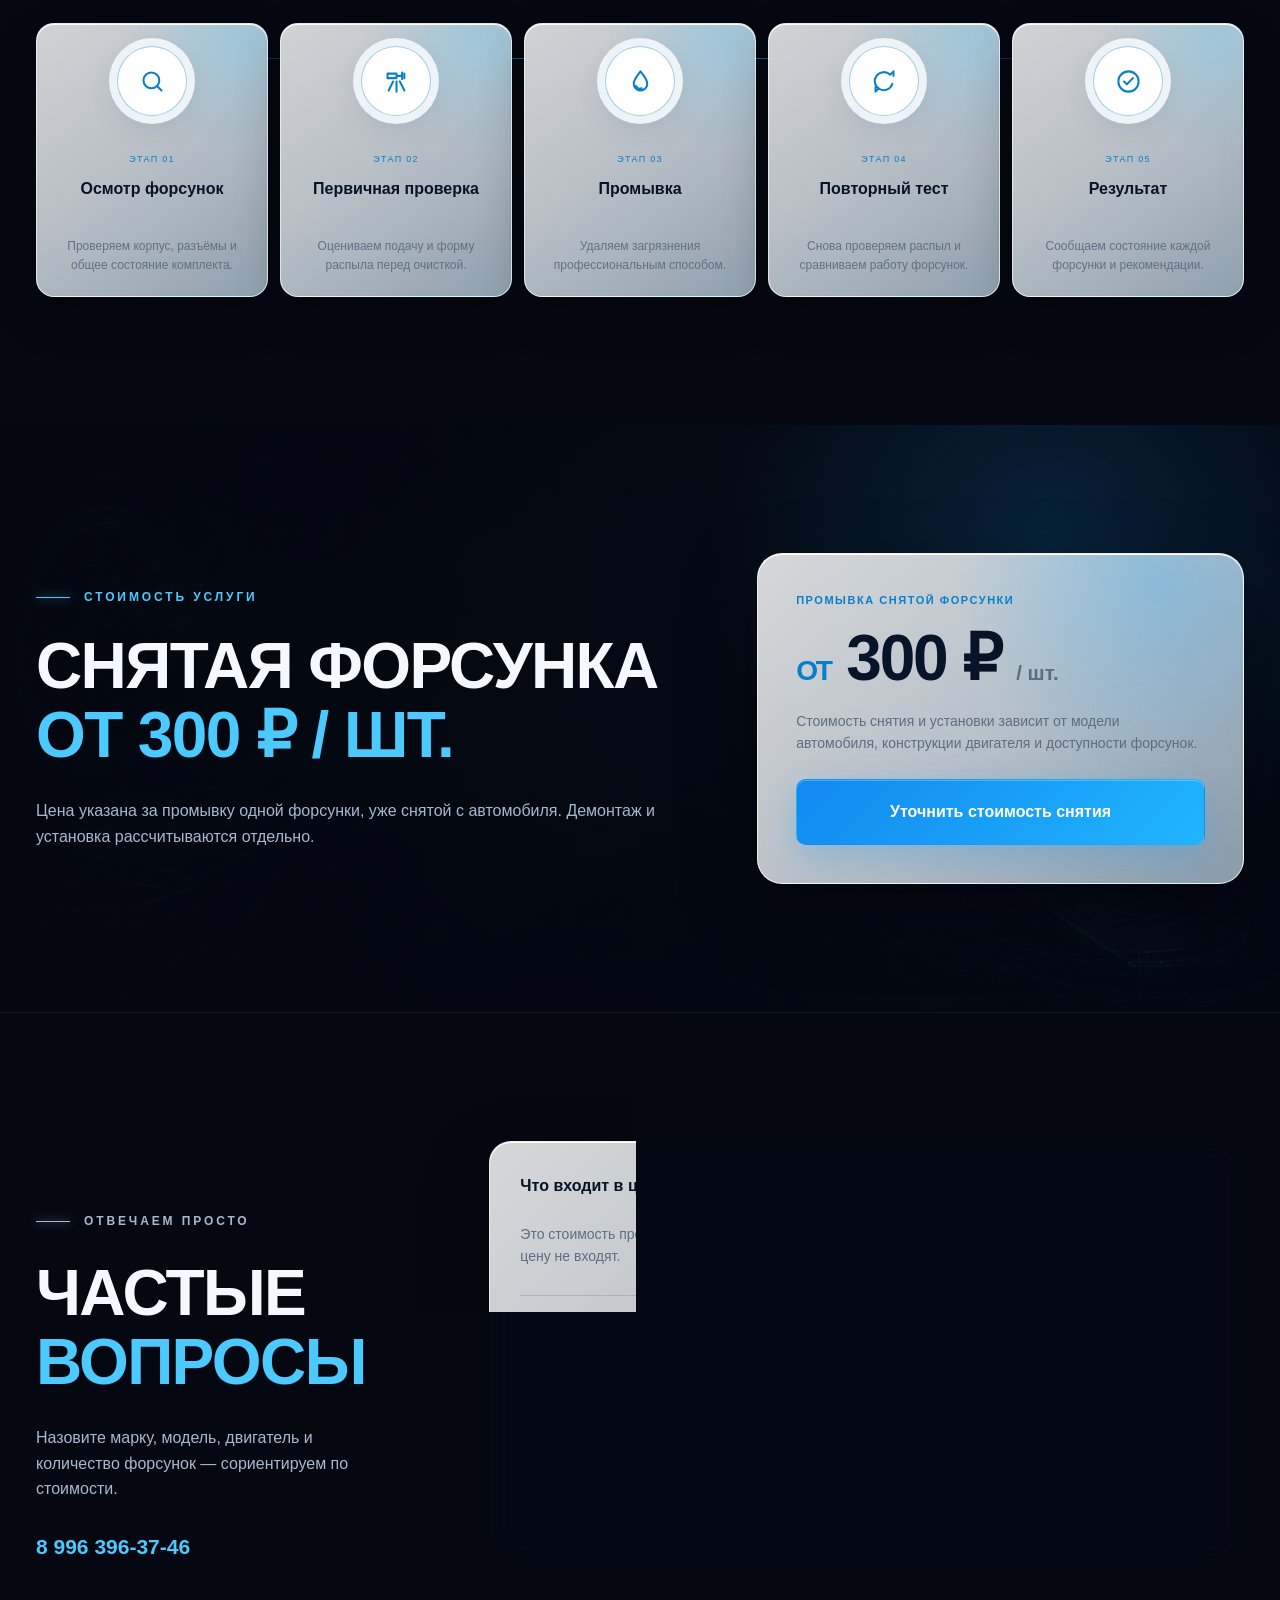
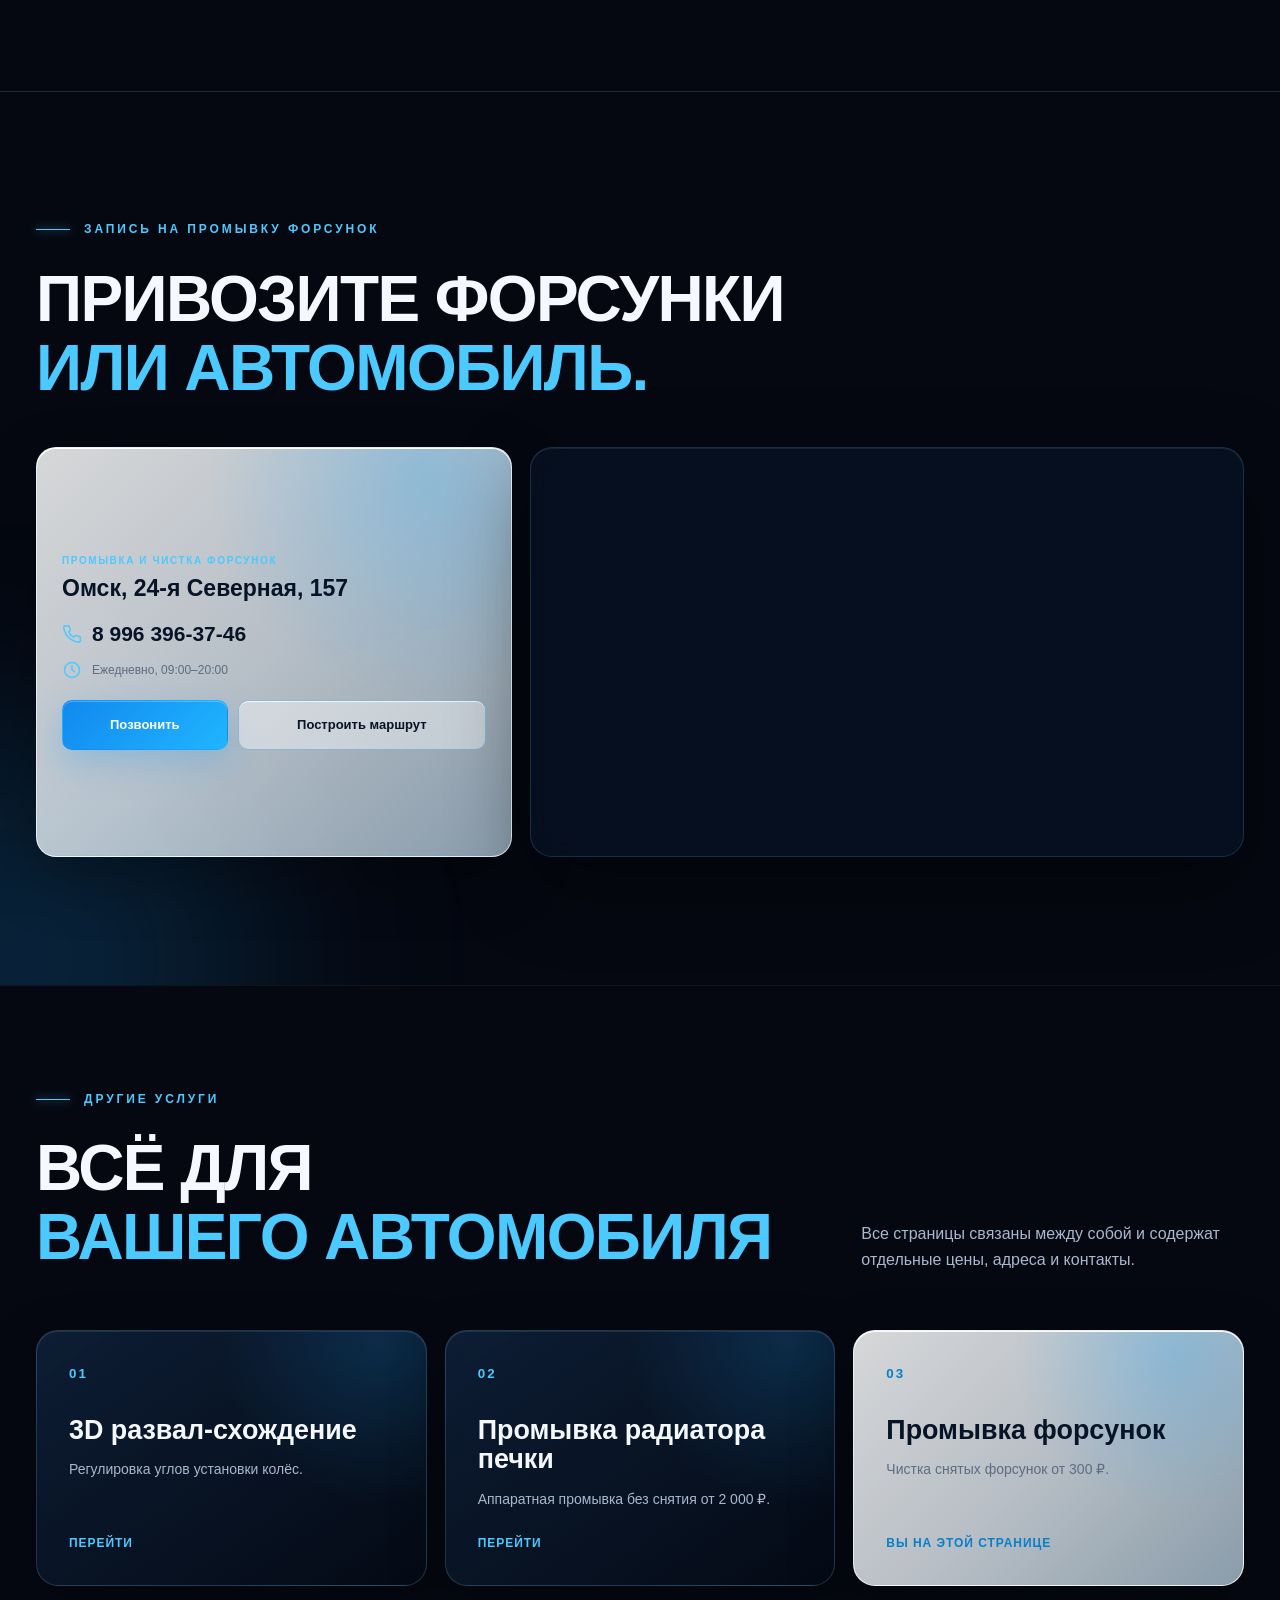
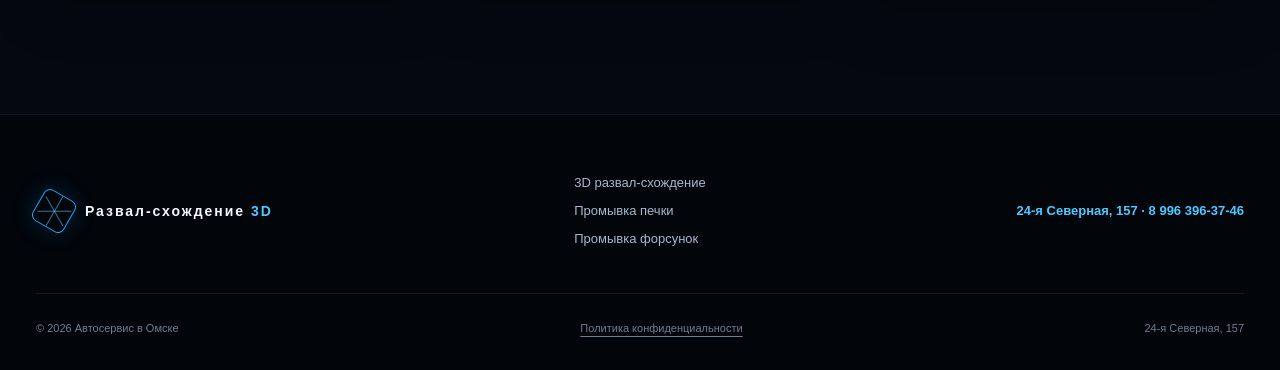
==== commit b7dffb58: "Unify business name and branch address; canonicalize www host" ====
--- a/promyvka-forsunok.html
+++ b/promyvka-forsunok.html
@@ -42,7 +42,7 @@
       {
         "@type": "AutomotiveBusiness",
         "@id": "https://razvalomsk.com/#severnaya",
-        "name": "Автосервис — 24-я Северная",
+        "name": "Развал-схождение 3D — 24-я Северная",
         "telephone": "+7-996-396-37-46",
         "address": {"@type": "PostalAddress", "addressLocality": "Омск", "addressRegion": "Омская область", "addressCountry": "RU", "streetAddress": "24-я Северная улица, 157"},
         "openingHours": "Mo-Su 09:00-20:00",
@@ -67,7 +67,7 @@
     <div class="container header-inner glass">
       <a class="brand" href="/" aria-label="На главную">
         <span class="brand-mark" aria-hidden="true"><i></i><i></i><i></i></span>
-        <span><b>3D</b> ГЕОМЕТРИЯ</span>
+        <span>Развал-схождение <b>3D</b></span>
       </a>
       <nav class="nav" id="nav" aria-label="Основная навигация">
         <a href="/">3D Развал</a>
@@ -194,7 +194,7 @@
   </main>
 
   <footer class="footer">
-    <div class="container footer-top"><a class="brand" href="/"><span class="brand-mark"><i></i><i></i><i></i></span><span><b>3D</b> ГЕОМЕТРИЯ</span></a><nav class="footer-services" aria-label="Услуги"><a href="/">3D развал-схождение</a><a href="/promyvka-radiatora-pechki">Промывка печки</a><a href="/promyvka-forsunok">Промывка форсунок</a></nav><div class="footer-branches"><a href="tel:+79963963746">24-я Северная, 157 · 8 996 396-37-46</a></div></div>
+    <div class="container footer-top"><a class="brand" href="/"><span class="brand-mark"><i></i><i></i><i></i></span><span>Развал-схождение <b>3D</b></span></a><nav class="footer-services" aria-label="Услуги"><a href="/">3D развал-схождение</a><a href="/promyvka-radiatora-pechki">Промывка печки</a><a href="/promyvka-forsunok">Промывка форсунок</a></nav><div class="footer-branches"><a href="tel:+79963963746">24-я Северная, 157 · 8 996 396-37-46</a></div></div>
     <div class="container footer-bottom"><span>© <span id="year">2026</span> Автосервис в Омске</span><button type="button" data-modal-open>Политика конфиденциальности</button><span>24-я Северная, 157</span></div>
   </footer>
 
